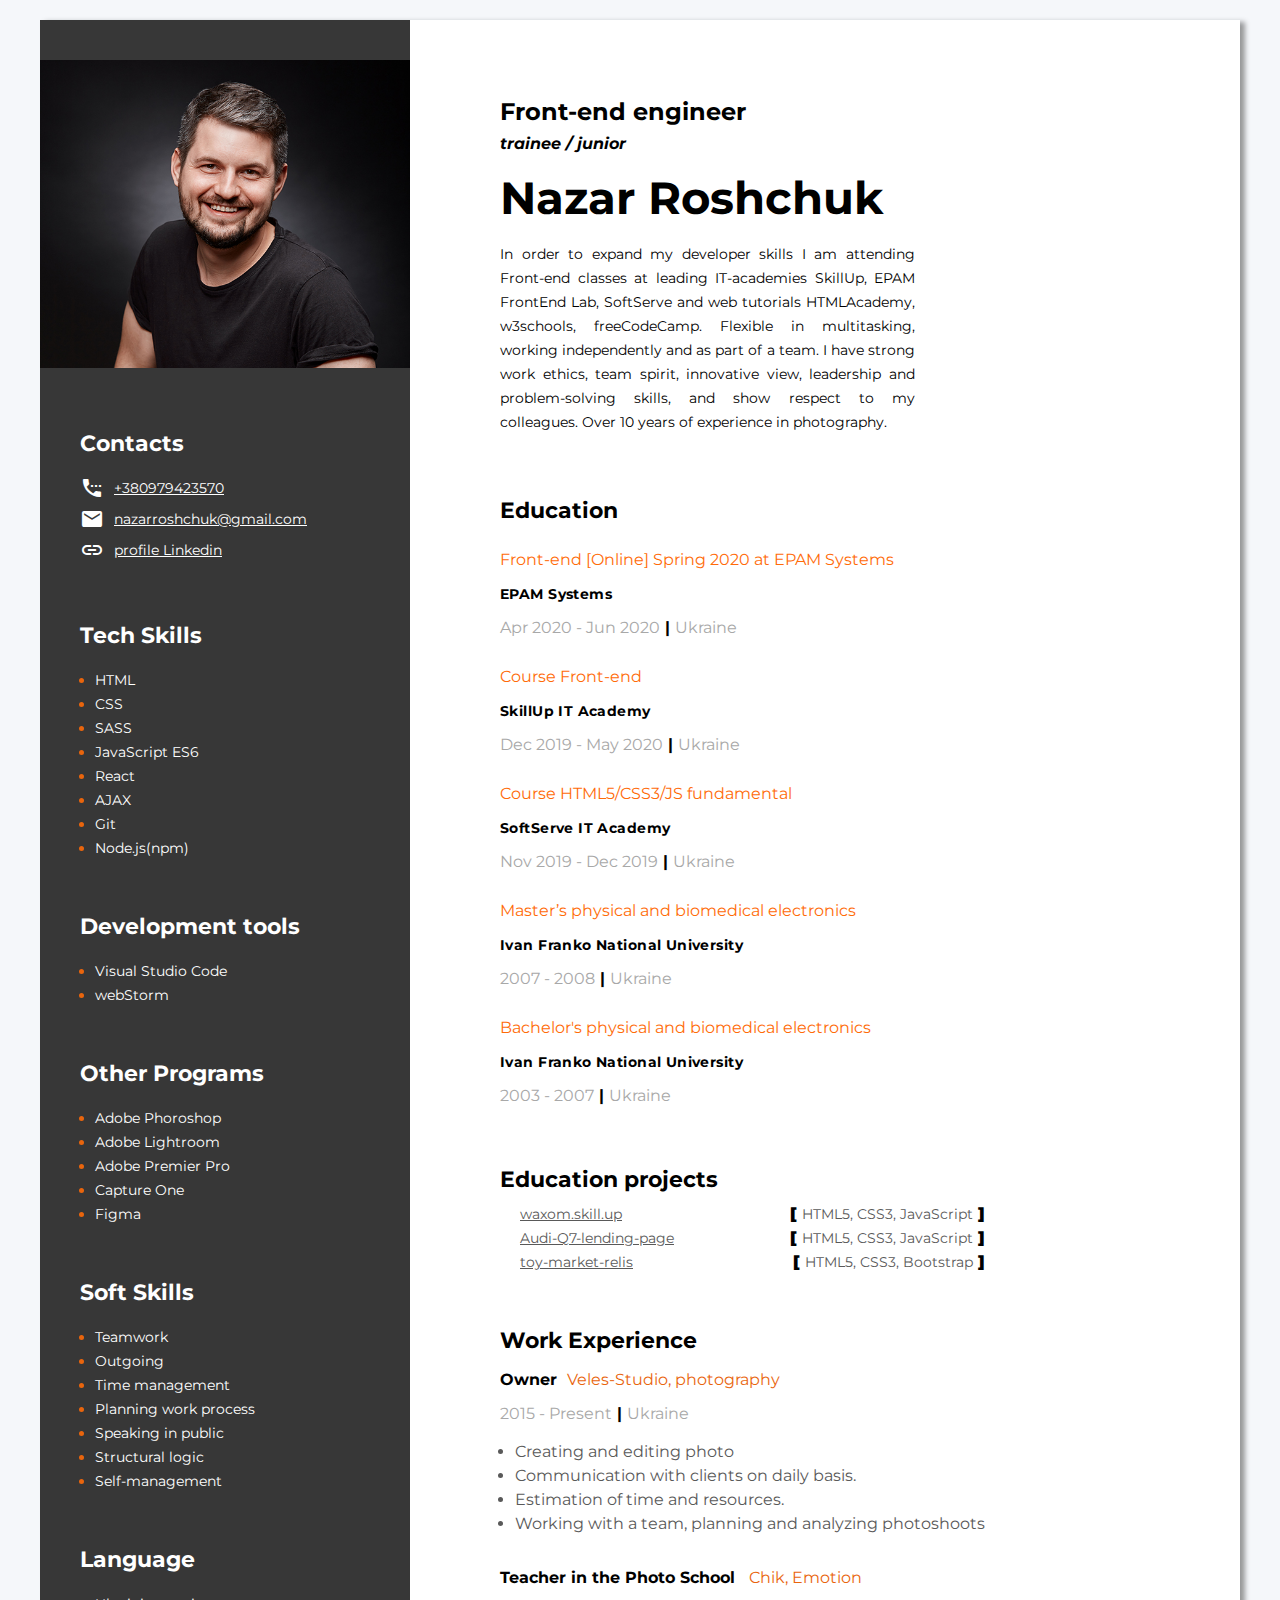
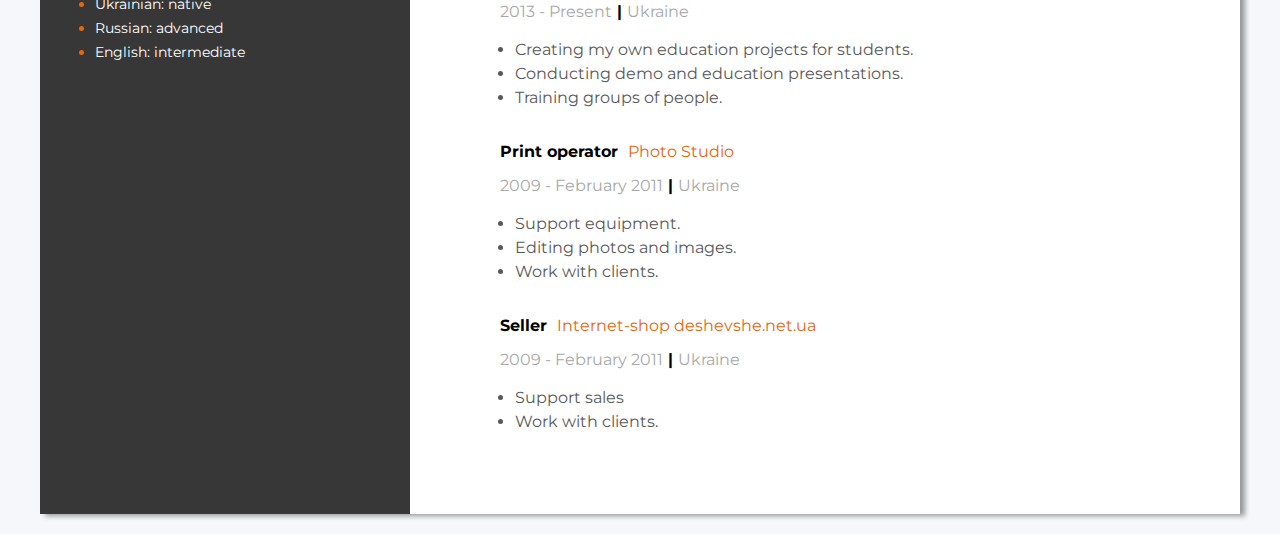
==== index.html @ 703d70f7 "fix work exp" ====
<!DOCTYPE html>
<html lang="en">

<head>
    <meta charset="UTF-8">
    <meta name="viewport" content="width=device-width, initial-scale=1.0">
    <title>Nazar Roshchuk CV</title>
    <link
        href="https://fonts.googleapis.com/css2?family=Montserrat:ital,wght@0,100;0,200;0,300;0,400;0,500;0,600;0,700;0,800;0,900;1,100;1,200;1,300;1,400;1,500;1,600;1,700;1,800;1,900&display=swap"
        rel="stylesheet">
    <link rel="stylesheet" href="material-icons/material-icons.css">
    <link rel="stylesheet" href="style/style.css">

</head>

<body>
    <!-- main container-->
    <div class="wrapper">
        <aside class="asidebar">
            <img class="my-photo" src="img/my_avatar.jpg" alt="portrait photo">
            <!--contacts container-->
            <div class="contacts-container">
                <h3 class="contacts-title">Contacts</h3>
                <div>
                    <span class="contacts-link-name">
                        <span class="material-icons">settings_phone</span>
                    </span>
                    <a class="contact-link"
                        href="tel:+380979423570">+380979423570
                    </a>
                </div>
                <div>
                    <span class="contacts-link-name">
                        <span class="material-icons">markunread</span>
                    </span>
                    <a class="contact-link"
                        href="mailto:nazarroshchul@gmail.com">nazarroshchuk@gmail.com
                    </a>
                </div>
                <div>
                    <span class="contacts-link-name">
                        <span class="material-icons">insert_link</span>
                    </span>
                    <a class="contact-link"
                        href="https://www.linkedin.com/in/nazar-roshchuk-94701158/">profile Linkedin
                    </a>
                </div>
            </div>
            <!--Tech skills container-->
            <div class="tech-skills-container">
                <h3 class="tech-skills-title">Tech Skills</h3>
                <ul>
                    <li class="tech-skills-item">
                        <span>HTML</span>
                    </li>
                    <li class="tech-skills-item">
                        <span>CSS</span>
                    </li>
                    <li class="tech-skills-item">
                        <span>SASS</span>
                    </li>
                    <li class="tech-skills-item">
                        <span>JavaScript ES6</span>
                    </li>
                    <li class="tech-skills-item">
                        <span>React</span>
                    </li>
                    <li class="tech-skills-item">
                        <span>AJAX</span>
                    </li>
                    <li class="tech-skills-item">
                        <span>Git</span>
                    </li>
                    
                    <li class="tech-skills-item">
                        <span>Node.js(npm)</span>
                    </li>
                    <!-- <li class="tech-skills-item">
                        <span>Angular2+</span>
                    </li> -->
                </ul>
            </div>
            <div class="tech-skills-container">
                <h3 class="tech-skills-title">Development tools</h3>
                <li class="tech-skills-item">
                    <span>Visual Studio Code</span>
                </li>
                <li class="tech-skills-item">
                    <span>webStorm</span>
                </li>
            </div>
             <!--Other Programs-->
             <div class="soft-skills-container">
                <h3 class="soft-skills-title">Other Programs</h3>
                <ul>
                    <li class="soft-skills-item">
                        <span>Adobe Phoroshop</span>
                    </li>
                    <li class="soft-skills-item">
                        <span>Adobe Lightroom</span>
                    </li>
                    <li class="soft-skills-item">
                        <span>Adobe Premier Pro</span>
                    </li>
                    <li class="soft-skills-item">
                        <span>Capture One</span>
                    </li>
                    <li class="soft-skills-item">
                        <span>Figma</span>
                    </li>
                </ul>
            </div>
            <!--Soft Skills-->
            <div class="soft-skills-container">
                <h3 class="soft-skills-title">Soft Skills</h3>
                <ul>
                    <li class="soft-skills-item">
                        <span>Teamwork</span>
                    </li>
                    <li class="soft-skills-item">
                        <span>Outgoing</span>
                    </li>
                    <li class="soft-skills-item">
                        <span>Time management</span>
                    </li>
                    <li class="soft-skills-item">
                        <span>Planning work process</span>
                    </li>
                    <li class="soft-skills-item">
                        <span>Speaking in public</span>
                    </li>
                    <li class="soft-skills-item">
                        <span>Structural logic</span>
                    </li>
                    <li class="soft-skills-item">
                        <span>Self-management</span>
                    </li>
                </ul>
            </div>
            <!--Language-->
            <div class="soft-skills-container">
                <h3 class="soft-skills-title">Language</h3>
                <ul>
                    <li class="soft-skills-item">
                        <span>Ukrainian: native</span>
                    </li>
                    <li class="soft-skills-item">
                        <span>Russian: advanced</span>
                    </li>
                    <li class="soft-skills-item">
                        <span>English: intermediate</span>
                    </li>
                </ul>
            </div>
        </aside>
        <!-- about me-->
        <div class="about-me-container">
            <!-- abouyt me main info-->
            <div class="about-me-title">
                <h2 class="profession">Front-end engineer</h2>
                <h4>trainee / junior</h4>
                <h1 class="name">Nazar Roshchuk</h1>
                <p class="description">In order to expand my  developer skills I am attending Front-end classes at leading IT-academies SkillUp, 
                    EPAM FrontEnd Lab, SoftServe and web tutorials HTMLAcademy, w3schools, freeCodeCamp. Flexible in multitasking, 
                    working independently and as part of a team. I have strong work ethics, team spirit, innovative view, 
                    leadership and problem-solving skills, and show respect to my colleagues. Over 10 years of experience in photography.</p>
            </div>
               <!--Education-->
            <div class="education">
                <h3 class="education-title">Education</h3>
                <div class="education-container">
                    <h4 class="education-university ">Front-end [Online] Spring 2020 at EPAM Systems</h4>
                    <p>EPAM Systems</p>
                    <span class="profession-time">Apr 2020 - Jun 2020<span>|</span>Ukraine</span>
                </div>  
                <div class="education-container">
                    <h4 class="education-university ">Course  Front-end</h4>
                    <p>SkillUp IT Academy</p>
                    <span class="profession-time">Dec 2019 - May 2020<span>|</span>Ukraine</span>
                </div>   
                <div class="education-container">
                    <h4 class="education-university ">Course HTML5/CSS3/JS fundamental</h4>
                    <p>SoftServe IT Academy</p>
                    <span class="profession-time">Nov 2019 - Dec 2019<span>|</span>Ukraine</span>
                </div>     
                <div class="education-container">
                    <h4 class="education-university ">Master’s physical and biomedical electronics</h4>
                    <p>Ivan Franko National University</p>
                    <span class="profession-time">2007 - 2008<span>|</span>Ukraine</span>
                </div>
                <div class="education-container">
                    <h4 class="education-university ">Bachelor's physical and biomedical electronics</h4>
                    <p>Ivan Franko National University </p>
                    <span class="profession-time">2003 - 2007<span>|</span>Ukraine</span>
                </div>
            </div>
            <!-- progect-->
            <div class="progects-cotntainer">
                <h3 class="progects-title">Education projects</h3>
                <ol class="progect-list">
                    <li><a href="https://nazarroshchuk.github.io/waxom.skill.up/">waxom.skill.up</a>
                        <span class="tach-right">
                            <b>[</b>
                            <span class="technologi">HTML5, CSS3, JavaScript</span>
                            <b>]</b>
                        </span>
                    </li>
                    <li><a href="https://nazarroshchuk.github.io/Audi-Q7-lending-page/">Audi-Q7-lending-page</a>
                        <span class="tach-right">
                            <b>[</b>
                            <span class="technologi">HTML5, CSS3, JavaScript</span>
                            <b>]</b>
                        </span>
                    </li>
                    <li><a href="https://nazarroshchuk.github.io/toy-market-relis/">toy-market-relis</a>
                        <span class="tach-right">
                            <b>[</b>
                            <span class="technologi">HTML5, CSS3, Bootstrap</span>
                            <b>]</b>
                        </span>
                    </li>
                </ol>
            </div>
            <!--work experiens-->
            <div class="work-container">
                <h3 class="work-title">Work Experience</h3>
                <!--company-->
                <div class="proffession-container">
                    <h4 class="profession-title">Owner<span class="professional-company">Veles-Studio, photography</span>
                    </h4>
                    <span class="profession-time">2015 - Present<span>|</span>Ukraine</span>
                    <ul class="professional-duties">
                        <li class="professional-items">Creating and editing photo</li>
                        <li class="professional-items">Communication with clients on daily basis.</li>
                        <li class="professional-items">Estimation of time and resources.</li>
                        <li class="professional-items">Working with a team, planning and analyzing photoshoots</li>
                    </ul>
                </div>
                <!--company2-->
                <div>
                    <h4 class="profession-title">Teacher in the Photo School<span class="professional-company"> Chik, Emotion</span>
                    </h4>
                    <span class="profession-time">2013 - Present<span>|</span>Ukraine</span>
                    <ul class="professional-duties">
                        <li class="professional-items">Creating my own education projects for students.</li>
                        <li class="professional-items">Conducting demo and education presentations.</li>
                        <li class="professional-items">Training groups of people.</li>
                    </ul>
                </div>
                <!--company3-->
                <div>
                    <h4 class="profession-title">Print operator<span class="professional-company">Photo Studio</span>
                    </h4>
                    <span class="profession-time">2009 - February 2011<span>|</span>Ukraine</span>
                    <ul class="professional-duties">
                        <li class="professional-items">Support equipment.</li>
                        <li class="professional-items">Editing photos and images.</li>
                        <li class="professional-items">Work with clients.</li>
                    </ul>
                </div>
            </div>
            <div>
                <h4 class="profession-title">Seller<span class="professional-company">Internet-shop deshevshe.net.ua</span>
                </h4>
                <span class="profession-time">2009 - February 2011<span>|</span>Ukraine</span>
                <ul class="professional-duties">
                    <li class="professional-items">Support sales</li>
                    <li class="professional-items">Work with clients.</li>
                </ul>
            </div>
        </div>
    </div>
</body>

</html>
---- material-icons/material-icons.css ----
@font-face {
  font-family: 'Material Icons';
  font-style: normal;
  font-weight: 400;
  src: url(MaterialIcons-Regular.eot); /* For IE6-8 */
  src: local('Material Icons'),
       local('MaterialIcons-Regular'),
       url(MaterialIcons-Regular.woff2) format('woff2'),
       url(MaterialIcons-Regular.woff) format('woff'),
       url(MaterialIcons-Regular.ttf) format('truetype');
}

.material-icons {
  font-family: 'Material Icons';
  font-weight: normal;
  font-style: normal;
  font-size: 24px;  /* Preferred icon size */
  display: inline-block;
  line-height: 1;
  text-transform: none;
  letter-spacing: normal;
  word-wrap: normal;
  white-space: nowrap;
  direction: ltr;

  /* Support for all WebKit browsers. */
  -webkit-font-smoothing: antialiased;
  /* Support for Safari and Chrome. */
  text-rendering: optimizeLegibility;

  /* Support for Firefox. */
  -moz-osx-font-smoothing: grayscale;

  /* Support for IE. */
  font-feature-settings: 'liga';
}
---- style/style.css ----
* {
    padding: 0;
    margin: 0;
    box-sizing: border-box;
}
body {
    background-color: #f5f7fa;
    padding: 20px;
    margin: 0;
    font-family: 'Montserrat', sans-serif;
}
.wrapper {
    max-width: 1200px;
    margin: 0 auto;
    background-color: #fff;
    box-shadow: 5px 2px 5px  #979899;
    display: flex;
    /* flex-wrap: wrap; */
}
.asidebar {
    background-color: #373737;
    width: 370px;
}
.contacts-container {
    margin: 60px 40px 0 40px;
    color: #fff;
}
.contacts-container div {
    display: flex;
    justify-content: start;
    align-content: center;
}
.contacts-title {
    font-size: 22px;
    font-weight: 700;
    line-height: 24px;
    margin-bottom: 20px;
}
.contacts-link-name {
    font-weight: 700;
    font-size: 14px;
    line-height: 24px;
    margin-right: 10px;
}
.contact-link {
    font-size: 14px;
    font-weight: 400;
    line-height: 24px;
    color: #fff;
    transition: all .5s;
}
.contact-link:hover {
    font-size: 14.5px;
    font-weight: 500;
    line-height: 24px;
    color: #fff;
}
.tech-skills-container,
.soft-skills-container {
    margin: 55px 40px 0 40px;
    color: #fff;
}
.tech-skills-title,
.soft-skills-title {
    font-size: 22px;
    font-weight: 700;
    line-height: 24px;
    margin-bottom: 20px;
}
.tech-skills-item,
.soft-skills-item  {
    margin-left: 15px;
    color: #e9650d;
    font-size: 14px;
    font-weight: 400;
    line-height: 24px;
}
.tech-skills-container .tech-skills-item  span,
.soft-skills-container .soft-skills-item  span {
    color: #fff;
}
.tech-devskills-container {
    font-size: 16px;
}




.my-photo {
    width: 370px;
    margin-top: 40px;
}
.about-me-container {
    padding: 80px 20px 50px 90px;
}
.about-me-title h2 {
    font-size: 24px;
}
.about-me-title h4 {
    font-style: italic;
}
.profession {
    font-size: 14px;
    font-weight: 700;
    line-height: 24px;
    margin-bottom: 10px;
}
.professional-company {
    margin-left: 10px;
}
.name {
    font-size: 45px;
    font-weight: 700;
    line-height: 89px;
}
.description {
    font-size: 14px;
    font-weight: 400;
    line-height: 24px;
    text-align: justify;
}
.about-me-title {
    margin-bottom: 65px;
    max-width: 415px;
}
.progects-title {
    margin-top: 60px;
}
.progects-title,
.work-title {
    font-size: 22px;
    font-weight: 700;
    line-height: 24px;
    margin-bottom: 10px;
}
.progect-list {
    list-style-type: decimal;
}
.progects-cotntainer {
    margin-bottom: 55px;
}
.progects-cotntainer li {
    display: flex;
    flex-wrap: wrap;
    justify-content: space-between;
    font-weight: 700;
    margin-left: 20px;
}
.tach-right,
.progects-cotntainer a {
    display: inline-block;
}
.tach-right {
    margin-left: auto;

}
.progects-cotntainer a {
    margin-right: 15px;
    color: #595959;
    font-size: 14px;
    font-weight: 400;
    line-height: 24px;
    transition: all .5s;
}
.progects-cotntainer a:hover {
    color: #e9650d;
}
.technologi {
    color: #595959;
    font-size: 14px;
    font-weight: 400;
    line-height: 24px;
}
/* .dots {
    color: #bebebe;
    font-weight: 100;
} */
.profession-title {
    font-size: 16px;
    font-weight: 700;
    line-height: 24px;
    margin-top: 15px;
    margin-bottom: 10px;
}
.professional-company {
    color: #e9650d;
    font-weight: 400;
}
.profession-time {
    color: #a8a8a8;
    font-size: 12;
    font-weight: 400;
    line-height: 24px;
}
.profession-time span{
    font-weight: 700;
    margin: 0 5px 0 5px;
    color: #000;
}
.professional-duties {
    margin-top: 14px;
    margin-bottom: 30px;
}
.professional-duties li {
    color: #595959;
    font-size: 14;
    font-weight: 400;
    line-height: 24px;
}
.professional-items {
    margin-left: 15px;
}
.education-container {
    margin: 25px 0 20px 0;
}
.education-title {
    margin-top: 50px;
    font-weight: 700;
    font-size: 22px;
    line-height: 24px;
    text-align: left;
    color: #000;
}
.education-university {
    font-weight: 400;
    font-size: 16px;
    line-height: 24px;
    color: #ff6b08;
    padding-bottom: 10px;
}
.education p {
    font-weight: 700;
    font-size: 14px;
    letter-spacing: 0.03em;
    line-height: 24px;
    color: #000;
    padding-bottom: 10px;
}

@media print {
    .asidebar {
        width: 300px;
    }
    .asidebar img {
        width: 300px;
    }
    .about-me-container {
        padding: 110px 20px 50px 30px;
    }
    .tech-skills-container, .soft-skills-container {
        margin: 45px 40px 0 40px;
        color: #fff;
    }
    .tech-skills-title, .soft-skills-title {
        margin-bottom: 15px;
    }
    .education {
        padding-top: 50px;
    }
    .work-title {
        margin-top: 100px;
    }
}
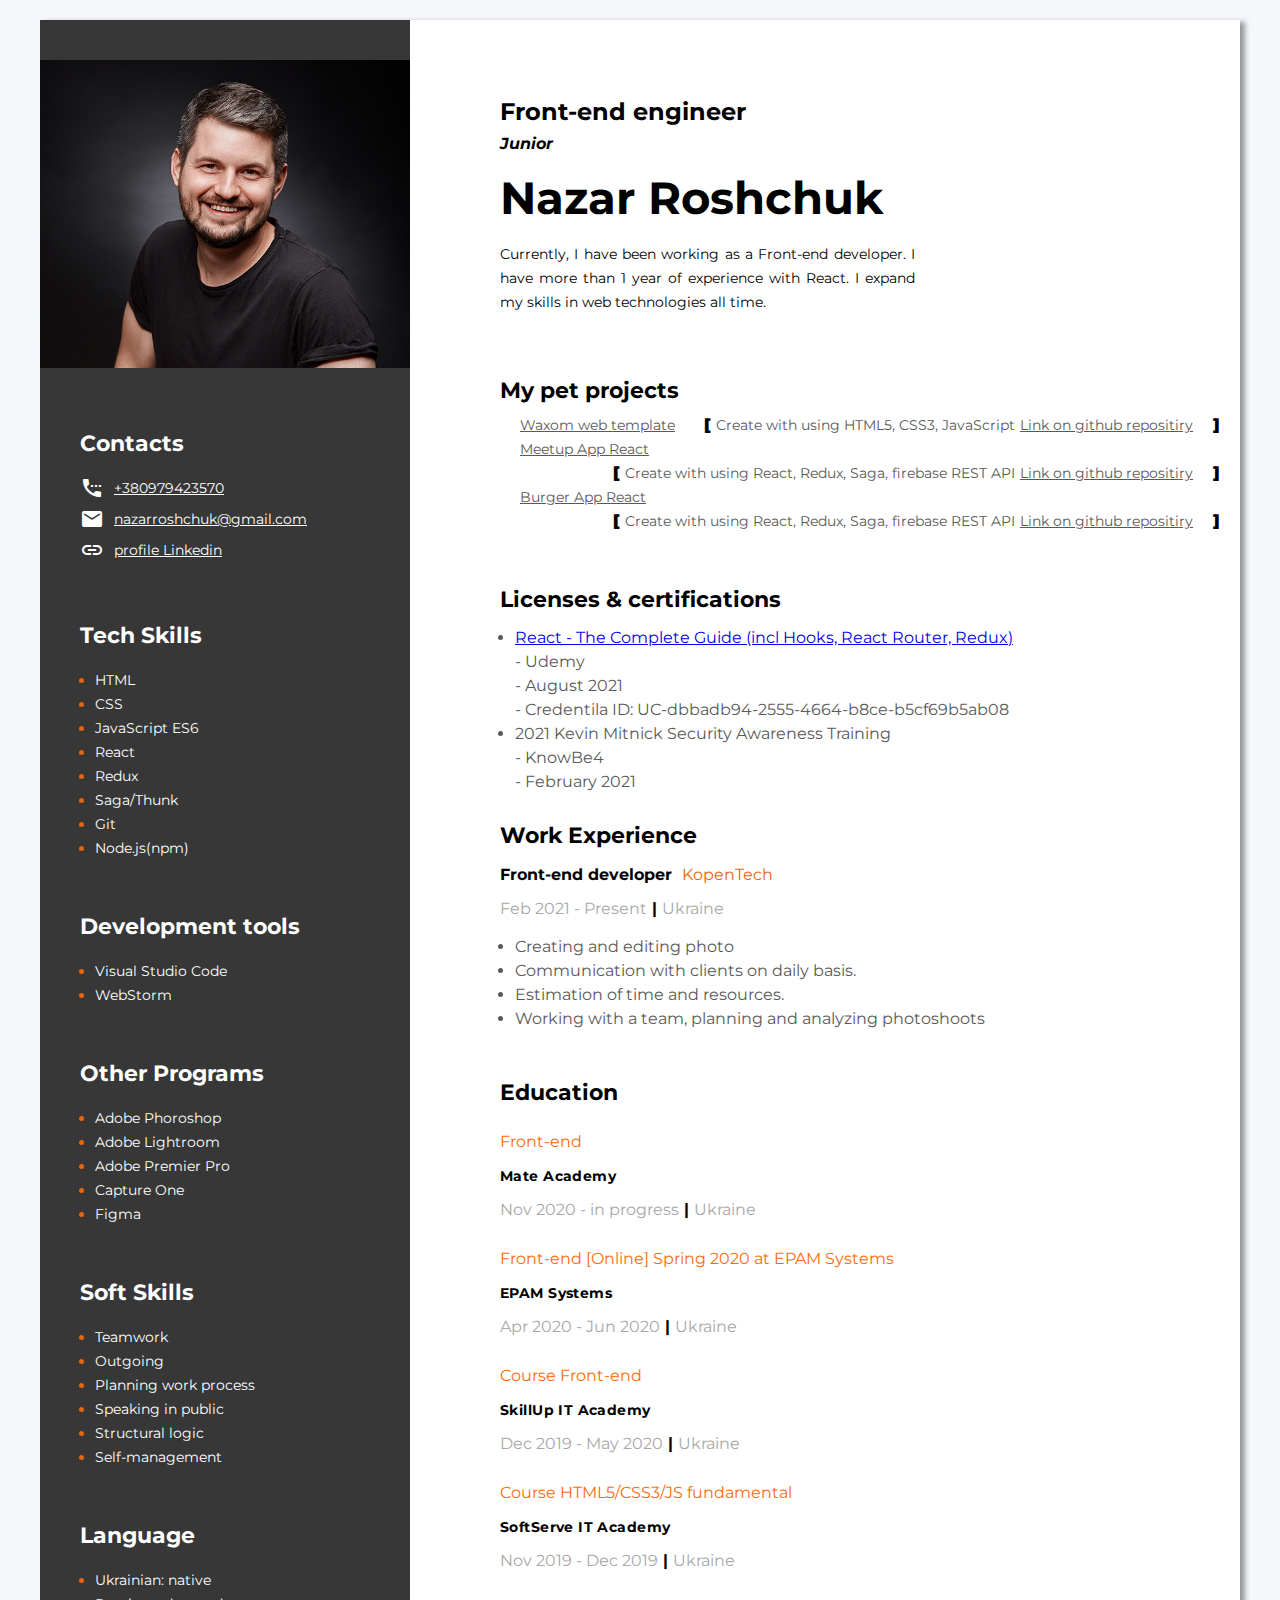
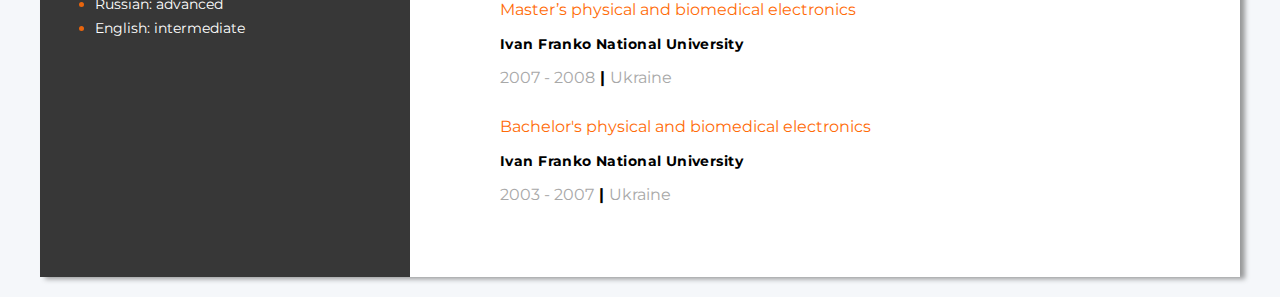
==== commit af8839ee: "add work expiriens and pet projects" ====
--- a/index.html
+++ b/index.html
@@ -2,274 +2,303 @@
 <html lang="en">
 
 <head>
-    <meta charset="UTF-8">
-    <meta name="viewport" content="width=device-width, initial-scale=1.0">
-    <title>Nazar Roshchuk CV</title>
-    <link
-        href="https://fonts.googleapis.com/css2?family=Montserrat:ital,wght@0,100;0,200;0,300;0,400;0,500;0,600;0,700;0,800;0,900;1,100;1,200;1,300;1,400;1,500;1,600;1,700;1,800;1,900&display=swap"
-        rel="stylesheet">
-    <link rel="stylesheet" href="material-icons/material-icons.css">
-    <link rel="stylesheet" href="style/style.css">
+  <meta charset="UTF-8">
+  <meta name="viewport" content="width=device-width, initial-scale=1.0">
+  <title>Nazar_Roshchuk_CV_Front-end_developer</title>
+  <link
+    href="https://fonts.googleapis.com/css2?family=Montserrat:ital,wght@0,100;0,200;0,300;0,400;0,500;0,600;0,700;0,800;0,900;1,100;1,200;1,300;1,400;1,500;1,600;1,700;1,800;1,900&display=swap"
+    rel="stylesheet">
+  <link rel="stylesheet" href="material-icons/material-icons.css">
+  <link rel="stylesheet" href="style/style.css">
 
 </head>
 
 <body>
-    <!-- main container-->
-    <div class="wrapper">
-        <aside class="asidebar">
-            <img class="my-photo" src="img/my_avatar.jpg" alt="portrait photo">
-            <!--contacts container-->
-            <div class="contacts-container">
-                <h3 class="contacts-title">Contacts</h3>
-                <div>
-                    <span class="contacts-link-name">
-                        <span class="material-icons">settings_phone</span>
-                    </span>
-                    <a class="contact-link"
-                        href="tel:+380979423570">+380979423570
-                    </a>
-                </div>
-                <div>
-                    <span class="contacts-link-name">
-                        <span class="material-icons">markunread</span>
-                    </span>
-                    <a class="contact-link"
-                        href="mailto:nazarroshchul@gmail.com">nazarroshchuk@gmail.com
-                    </a>
-                </div>
-                <div>
-                    <span class="contacts-link-name">
-                        <span class="material-icons">insert_link</span>
-                    </span>
-                    <a class="contact-link"
-                        href="https://www.linkedin.com/in/nazar-roshchuk-94701158/">profile Linkedin
-                    </a>
-                </div>
-            </div>
-            <!--Tech skills container-->
-            <div class="tech-skills-container">
-                <h3 class="tech-skills-title">Tech Skills</h3>
-                <ul>
-                    <li class="tech-skills-item">
-                        <span>HTML</span>
-                    </li>
-                    <li class="tech-skills-item">
-                        <span>CSS</span>
-                    </li>
-                    <li class="tech-skills-item">
-                        <span>SASS</span>
-                    </li>
-                    <li class="tech-skills-item">
-                        <span>JavaScript ES6</span>
-                    </li>
-                    <li class="tech-skills-item">
-                        <span>React</span>
-                    </li>
-                    <li class="tech-skills-item">
-                        <span>AJAX</span>
-                    </li>
-                    <li class="tech-skills-item">
-                        <span>Git</span>
-                    </li>
-                    
-                    <li class="tech-skills-item">
-                        <span>Node.js(npm)</span>
-                    </li>
-                    <!-- <li class="tech-skills-item">
-                        <span>Angular2+</span>
-                    </li> -->
-                </ul>
-            </div>
-            <div class="tech-skills-container">
-                <h3 class="tech-skills-title">Development tools</h3>
-                <li class="tech-skills-item">
-                    <span>Visual Studio Code</span>
-                </li>
-                <li class="tech-skills-item">
-                    <span>webStorm</span>
-                </li>
-            </div>
-             <!--Other Programs-->
-             <div class="soft-skills-container">
-                <h3 class="soft-skills-title">Other Programs</h3>
-                <ul>
-                    <li class="soft-skills-item">
-                        <span>Adobe Phoroshop</span>
-                    </li>
-                    <li class="soft-skills-item">
-                        <span>Adobe Lightroom</span>
-                    </li>
-                    <li class="soft-skills-item">
-                        <span>Adobe Premier Pro</span>
-                    </li>
-                    <li class="soft-skills-item">
-                        <span>Capture One</span>
-                    </li>
-                    <li class="soft-skills-item">
-                        <span>Figma</span>
-                    </li>
-                </ul>
-            </div>
-            <!--Soft Skills-->
-            <div class="soft-skills-container">
-                <h3 class="soft-skills-title">Soft Skills</h3>
-                <ul>
-                    <li class="soft-skills-item">
-                        <span>Teamwork</span>
-                    </li>
-                    <li class="soft-skills-item">
-                        <span>Outgoing</span>
-                    </li>
-                    <li class="soft-skills-item">
-                        <span>Time management</span>
-                    </li>
-                    <li class="soft-skills-item">
-                        <span>Planning work process</span>
-                    </li>
-                    <li class="soft-skills-item">
-                        <span>Speaking in public</span>
-                    </li>
-                    <li class="soft-skills-item">
-                        <span>Structural logic</span>
-                    </li>
-                    <li class="soft-skills-item">
-                        <span>Self-management</span>
-                    </li>
-                </ul>
-            </div>
-            <!--Language-->
-            <div class="soft-skills-container">
-                <h3 class="soft-skills-title">Language</h3>
-                <ul>
-                    <li class="soft-skills-item">
-                        <span>Ukrainian: native</span>
-                    </li>
-                    <li class="soft-skills-item">
-                        <span>Russian: advanced</span>
-                    </li>
-                    <li class="soft-skills-item">
-                        <span>English: intermediate</span>
-                    </li>
-                </ul>
-            </div>
-        </aside>
-        <!-- about me-->
-        <div class="about-me-container">
-            <!-- abouyt me main info-->
-            <div class="about-me-title">
-                <h2 class="profession">Front-end engineer</h2>
-                <h4>trainee / junior</h4>
-                <h1 class="name">Nazar Roshchuk</h1>
-                <p class="description">In order to expand my  developer skills I am attending Front-end classes at leading IT-academies SkillUp, 
-                    EPAM FrontEnd Lab, SoftServe and web tutorials HTMLAcademy, w3schools, freeCodeCamp. Flexible in multitasking, 
-                    working independently and as part of a team. I have strong work ethics, team spirit, innovative view, 
-                    leadership and problem-solving skills, and show respect to my colleagues. Over 10 years of experience in photography.</p>
-            </div>
-               <!--Education-->
-            <div class="education">
-                <h3 class="education-title">Education</h3>
-                <div class="education-container">
-                    <h4 class="education-university ">Front-end [Online] Spring 2020 at EPAM Systems</h4>
-                    <p>EPAM Systems</p>
-                    <span class="profession-time">Apr 2020 - Jun 2020<span>|</span>Ukraine</span>
-                </div>  
-                <div class="education-container">
-                    <h4 class="education-university ">Course  Front-end</h4>
-                    <p>SkillUp IT Academy</p>
-                    <span class="profession-time">Dec 2019 - May 2020<span>|</span>Ukraine</span>
-                </div>   
-                <div class="education-container">
-                    <h4 class="education-university ">Course HTML5/CSS3/JS fundamental</h4>
-                    <p>SoftServe IT Academy</p>
-                    <span class="profession-time">Nov 2019 - Dec 2019<span>|</span>Ukraine</span>
-                </div>     
-                <div class="education-container">
-                    <h4 class="education-university ">Master’s physical and biomedical electronics</h4>
-                    <p>Ivan Franko National University</p>
-                    <span class="profession-time">2007 - 2008<span>|</span>Ukraine</span>
-                </div>
-                <div class="education-container">
-                    <h4 class="education-university ">Bachelor's physical and biomedical electronics</h4>
-                    <p>Ivan Franko National University </p>
-                    <span class="profession-time">2003 - 2007<span>|</span>Ukraine</span>
-                </div>
-            </div>
-            <!-- progect-->
-            <div class="progects-cotntainer">
-                <h3 class="progects-title">Education projects</h3>
-                <ol class="progect-list">
-                    <li><a href="https://nazarroshchuk.github.io/waxom.skill.up/">waxom.skill.up</a>
-                        <span class="tach-right">
-                            <b>[</b>
-                            <span class="technologi">HTML5, CSS3, JavaScript</span>
-                            <b>]</b>
-                        </span>
-                    </li>
-                    <li><a href="https://nazarroshchuk.github.io/Audi-Q7-lending-page/">Audi-Q7-lending-page</a>
-                        <span class="tach-right">
-                            <b>[</b>
-                            <span class="technologi">HTML5, CSS3, JavaScript</span>
-                            <b>]</b>
-                        </span>
-                    </li>
-                    <li><a href="https://nazarroshchuk.github.io/toy-market-relis/">toy-market-relis</a>
-                        <span class="tach-right">
-                            <b>[</b>
-                            <span class="technologi">HTML5, CSS3, Bootstrap</span>
-                            <b>]</b>
-                        </span>
-                    </li>
-                </ol>
-            </div>
-            <!--work experiens-->
-            <div class="work-container">
-                <h3 class="work-title">Work Experience</h3>
-                <!--company-->
-                <div class="proffession-container">
-                    <h4 class="profession-title">Owner<span class="professional-company">Veles-Studio, photography</span>
-                    </h4>
-                    <span class="profession-time">2015 - Present<span>|</span>Ukraine</span>
-                    <ul class="professional-duties">
-                        <li class="professional-items">Creating and editing photo</li>
-                        <li class="professional-items">Communication with clients on daily basis.</li>
-                        <li class="professional-items">Estimation of time and resources.</li>
-                        <li class="professional-items">Working with a team, planning and analyzing photoshoots</li>
-                    </ul>
-                </div>
-                <!--company2-->
-                <div>
-                    <h4 class="profession-title">Teacher in the Photo School<span class="professional-company"> Chik, Emotion</span>
-                    </h4>
-                    <span class="profession-time">2013 - Present<span>|</span>Ukraine</span>
-                    <ul class="professional-duties">
-                        <li class="professional-items">Creating my own education projects for students.</li>
-                        <li class="professional-items">Conducting demo and education presentations.</li>
-                        <li class="professional-items">Training groups of people.</li>
-                    </ul>
-                </div>
-                <!--company3-->
-                <div>
-                    <h4 class="profession-title">Print operator<span class="professional-company">Photo Studio</span>
-                    </h4>
-                    <span class="profession-time">2009 - February 2011<span>|</span>Ukraine</span>
-                    <ul class="professional-duties">
-                        <li class="professional-items">Support equipment.</li>
-                        <li class="professional-items">Editing photos and images.</li>
-                        <li class="professional-items">Work with clients.</li>
-                    </ul>
-                </div>
-            </div>
-            <div>
-                <h4 class="profession-title">Seller<span class="professional-company">Internet-shop deshevshe.net.ua</span>
-                </h4>
-                <span class="profession-time">2009 - February 2011<span>|</span>Ukraine</span>
-                <ul class="professional-duties">
-                    <li class="professional-items">Support sales</li>
-                    <li class="professional-items">Work with clients.</li>
-                </ul>
-            </div>
-        </div>
+  <!-- main container-->
+  <div class="wrapper">
+    <aside class="asidebar">
+      <img class="my-photo" src="img/my_avatar.jpg" alt="portrait photo">
+      <!--contacts container-->
+      <div class="contacts-container">
+        <h3 class="contacts-title">Contacts</h3>
+        <div>
+          <span class="contacts-link-name">
+            <span class="material-icons">settings_phone</span>
+          </span>
+          <a class="contact-link" href="tel:+380979423570">+380979423570
+          </a>
+        </div>
+        <div>
+          <span class="contacts-link-name">
+            <span class="material-icons">markunread</span>
+          </span>
+          <a class="contact-link" href="mailto:nazarroshchul@gmail.com">nazarroshchuk@gmail.com
+          </a>
+        </div>
+        <div>
+          <span class="contacts-link-name">
+            <span class="material-icons">insert_link</span>
+          </span>
+          <a class="contact-link" href="https://www.linkedin.com/in/nazar-roshchuk-94701158/">profile Linkedin
+          </a>
+        </div>
+      </div>
+      <!--Tech skills container-->
+      <div class="tech-skills-container">
+        <h3 class="tech-skills-title">Tech Skills</h3>
+        <ul>
+          <li class="tech-skills-item">
+            <span>HTML</span>
+          </li>
+          <li class="tech-skills-item">
+            <span>CSS</span>
+          </li>
+          <li class="tech-skills-item">
+            <span>JavaScript ES6</span>
+          </li>
+          <li class="tech-skills-item">
+            <span>React</span>
+          </li>
+          <li class="tech-skills-item">
+            <span>Redux</span>
+          </li>
+          <li class="tech-skills-item">
+            <span>Saga/Thunk</span>
+          </li>
+          <li class="tech-skills-item">
+            <span>Git</span>
+          </li>
+
+          <li class="tech-skills-item">
+            <span>Node.js(npm)</span>
+          </li>
+        </ul>
+      </div>
+      <div class="tech-skills-container">
+        <h3 class="tech-skills-title">Development tools</h3>
+        <li class="tech-skills-item">
+          <span>Visual Studio Code</span>
+        </li>
+        <li class="tech-skills-item">
+          <span>WebStorm</span>
+        </li>
+      </div>
+      <!--Other Programs-->
+      <div class="soft-skills-container">
+        <h3 class="soft-skills-title">Other Programs</h3>
+        <ul>
+          <li class="soft-skills-item">
+            <span>Adobe Phoroshop</span>
+          </li>
+          <li class="soft-skills-item">
+            <span>Adobe Lightroom</span>
+          </li>
+          <li class="soft-skills-item">
+            <span>Adobe Premier Pro</span>
+          </li>
+          <li class="soft-skills-item">
+            <span>Capture One</span>
+          </li>
+          <li class="soft-skills-item">
+            <span>Figma</span>
+          </li>
+        </ul>
+      </div>
+      <!--Soft Skills-->
+      <div class="soft-skills-container">
+        <h3 class="soft-skills-title">Soft Skills</h3>
+        <ul>
+          <li class="soft-skills-item">
+            <span>Teamwork</span>
+          </li>
+          <li class="soft-skills-item">
+            <span>Outgoing</span>
+          </li>
+          <li class="soft-skills-item">
+            <span>Planning work process</span>
+          </li>
+          <li class="soft-skills-item">
+            <span>Speaking in public</span>
+          </li>
+          <li class="soft-skills-item">
+            <span>Structural logic</span>
+          </li>
+          <li class="soft-skills-item">
+            <span>Self-management</span>
+          </li>
+        </ul>
+      </div>
+      <!--Language-->
+      <div class="soft-skills-container">
+        <h3 class="soft-skills-title">Language</h3>
+        <ul>
+          <li class="soft-skills-item">
+            <span>Ukrainian: native</span>
+          </li>
+          <li class="soft-skills-item">
+            <span>Russian: advanced</span>
+          </li>
+          <li class="soft-skills-item">
+            <span>English: intermediate</span>
+          </li>
+        </ul>
+      </div>
+    </aside>
+    <!-- about me-->
+    <div class="about-me-container">
+      <!-- abouyt me main info-->
+      <div class="about-me-title">
+        <h2 class="profession">Front-end engineer</h2>
+        <h4>Junior</h4>
+        <h1 class="name">Nazar Roshchuk</h1>
+        <p class="description">Currently, I have been working as a Front-end developer.
+           I have more than 1 year of experience with React. 
+           I expand my skills in web technologies all time.
+        </p>
+      </div>
+      
+      <!-- progect-->
+      <div class="progects-cotntainer">
+        <h3 class="progects-title">My pet projects</h3>
+        <ol class="progect-list">
+          <li><a href="https://nazarroshchuk.github.io/waxom.skill.up/">Waxom web template</a>
+            <span class="tach-right">
+              <b>[</b>
+              <span class="technologi">Create with using HTML5, CSS3, JavaScript</span>
+              <span class="technologi"><a href="https://github.com/nazarroshchuk/waxom.skill.up">Link on github
+                  repositiry</a></span>
+              <b>]</b>
+            </span>
+          </li>
+          <li><a href="https://meetups-react-app-pet.vercel.app/">Meetup App React</a>
+            <span class="tach-right">
+              <b>[</b>
+              <span class="technologi">Create with using React, Redux, Saga, firebase REST API</span>
+              <span class="technologi"><a href="https://github.com/nazarroshchuk/meetups-react-app-pet">Link on github
+                  repositiry</a></span>
+              <b>]</b>
+            </span>
+          </li>
+          <li><a href="https://burger-app-v3-redux.vercel.app/burger-builder">Burger App React</a>
+            <span class="tach-right">
+              <b>[</b>
+              <span class="technologi">Create with using React, Redux, Saga, firebase REST API</span>
+              <span class="technologi"><a href="https://github.com/nazarroshchuk/burger-app-v3-redux">Link on github
+                  repositiry</a></span>
+              <b>]</b>
+            </span>
+          </li>
+        </ol>
+      </div>
+
+      <!-- sertificates -->
+      <div class="licenses-sertifacarions">
+        <h3 class="work-title">Licenses & certifications</h3>
+        <ul class="professional-duties">
+          <li class="professional-items">
+            <a href="https://www.udemy.com/certificate/UC-dbbadb94-2555-4664-b8ce-b5cf69b5ab08/">
+              React - The Complete Guide (incl Hooks, React Router, Redux)
+            </a>
+            <dl>
+              <dt>- Udemy</dt>
+              <dt>- August 2021</dt>
+              <dt>- Credentila ID: UC-dbbadb94-2555-4664-b8ce-b5cf69b5ab08</dt>
+            </dl>
+          </li>
+          <li class="professional-items">2021 Kevin Mitnick Security Awareness Training
+            <dl>
+              <dt>- KnowBe4</dt>
+              <dt>- February 2021</dt>
+            </dl>
+          </li>
+        </ul>
+      </div>
+      <!--work experiens-->
+      <div class="work-container">
+        <h3 class="work-title">Work Experience</h3>
+        <!--company-->
+        <div class="proffession-container">
+          <h4 class="profession-title">Front-end developer<span class="professional-company">KopenTech</span>
+          </h4>
+          <span class="profession-time">Feb 2021 - Present<span>|</span>Ukraine</span>
+          <ul class="professional-duties">
+            <li class="professional-items">Creating and editing photo</li>
+            <li class="professional-items">Communication with clients on daily basis.</li>
+            <li class="professional-items">Estimation of time and resources.</li>
+            <li class="professional-items">Working with a team, planning and analyzing photoshoots</li>
+          </ul>
+        </div>
+        <!-- company2
+        <div>
+          <h4 class="profession-title">Teacher in the Photo School<span class="professional-company"> Chik,
+              Emotion</span>
+          </h4>
+          <span class="profession-time">2013 - Present<span>|</span>Ukraine</span>
+          <ul class="professional-duties">
+            <li class="professional-items">Creating my own education projects for students.</li>
+            <li class="professional-items">Conducting demo and education presentations.</li>
+            <li class="professional-items">Training groups of people.</li>
+          </ul>
+        </div>
+        company3-->
+        <!-- <div>
+          <h4 class="profession-title">Print operator<span class="professional-company">Photo Studio</span>
+          </h4>
+          <span class="profession-time">2009 - February 2011<span>|</span>Ukraine</span>
+          <ul class="professional-duties">
+            <li class="professional-items">Support equipment.</li>
+            <li class="professional-items">Editing photos and images.</li>
+            <li class="professional-items">Work with clients.</li>
+          </ul>
+        </div>
+      </div>
+      company3 -->
+      <!-- <div>
+        <h4 class="profession-title">Seller<span class="professional-company">Internet-shop deshevshe.net.ua</span>
+        </h4>
+        <span class="profession-time">2009 - February 2011<span>|</span>Ukraine</span>
+        <ul class="professional-duties">
+          <li class="professional-items">Support sales</li>
+          <li class="professional-items">Work with clients.</li>
+        </ul>
+      </div> -->
     </div>
+
+    <!--Education-->
+    <div class="education">
+      <h3 class="education-title">Education</h3>
+      <div class="education-container">
+        <h4 class="education-university ">Front-end</h4>
+        <p>Mate Academy</p>
+        <span class="profession-time">Nov 2020 - in progress<span>|</span>Ukraine</span>
+      </div>
+      <div class="education-container">
+        <h4 class="education-university ">Front-end [Online] Spring 2020 at EPAM Systems</h4>
+        <p>EPAM Systems</p>
+        <span class="profession-time">Apr 2020 - Jun 2020<span>|</span>Ukraine</span>
+      </div>
+      <div class="education-container">
+        <h4 class="education-university ">Course Front-end</h4>
+        <p>SkillUp IT Academy</p>
+        <span class="profession-time">Dec 2019 - May 2020<span>|</span>Ukraine</span>
+      </div>
+      <div class="education-container">
+        <h4 class="education-university ">Course HTML5/CSS3/JS fundamental</h4>
+        <p>SoftServe IT Academy</p>
+        <span class="profession-time">Nov 2019 - Dec 2019<span>|</span>Ukraine</span>
+      </div>
+      <div class="education-container">
+        <h4 class="education-university ">Master’s physical and biomedical electronics</h4>
+        <p>Ivan Franko National University</p>
+        <span class="profession-time">2007 - 2008<span>|</span>Ukraine</span>
+      </div>
+      <div class="education-container">
+        <h4 class="education-university ">Bachelor's physical and biomedical electronics</h4>
+        <p>Ivan Franko National University </p>
+        <span class="profession-time">2003 - 2007<span>|</span>Ukraine</span>
+      </div>
+    </div>
+  </div>
 </body>
 
 </html>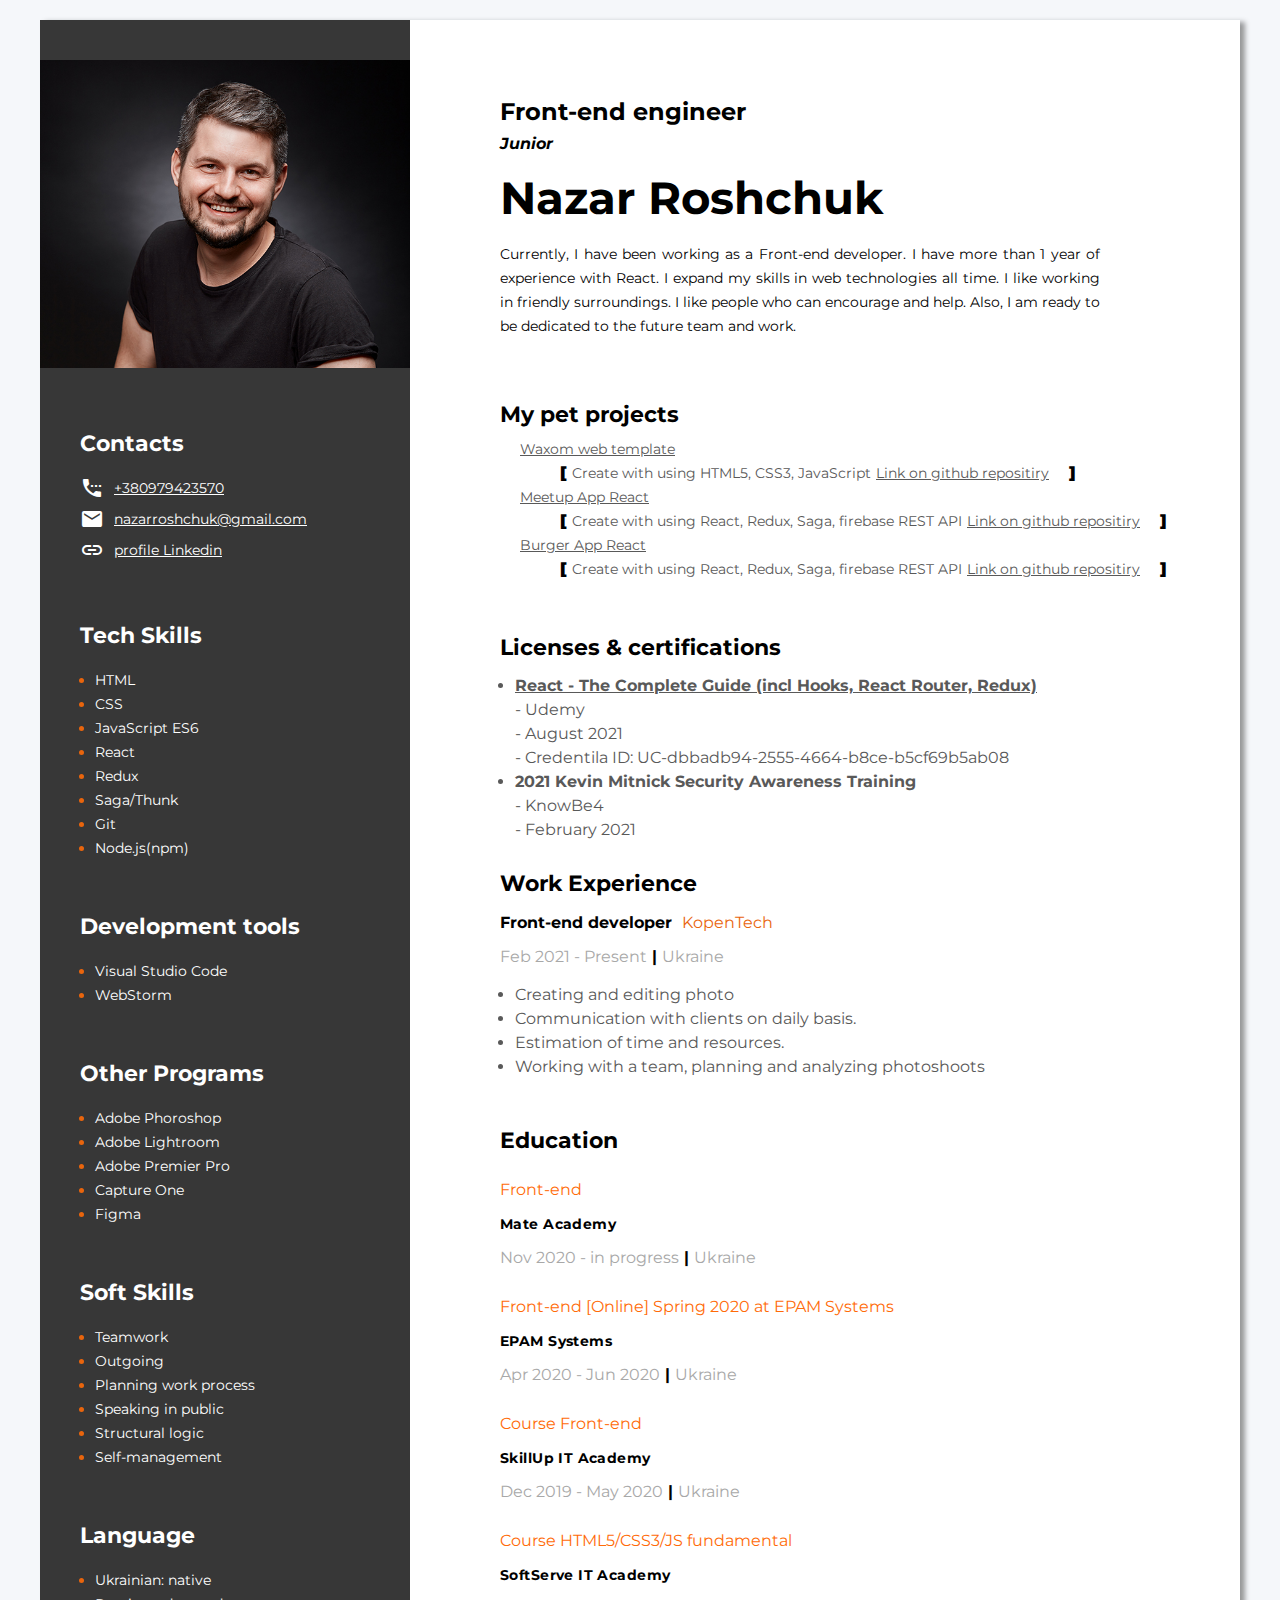
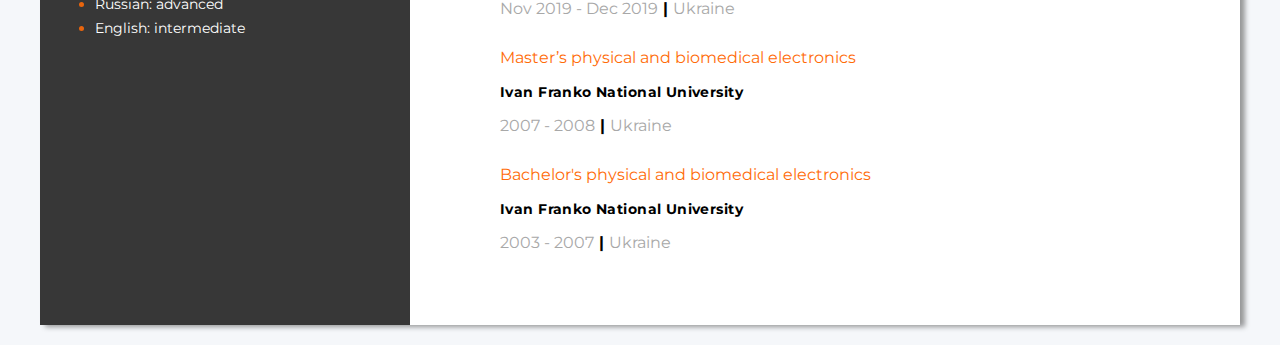
==== commit aee19db6: "temp" ====
--- a/index.html
+++ b/index.html
@@ -151,9 +151,13 @@
         <h2 class="profession">Front-end engineer</h2>
         <h4>Junior</h4>
         <h1 class="name">Nazar Roshchuk</h1>
-        <p class="description">Currently, I have been working as a Front-end developer.
-           I have more than 1 year of experience with React. 
-           I expand my skills in web technologies all time.
+        <p class="description">
+          Currently, I have been working as a Front-end developer.
+          I have more than 1 year of experience with React. 
+          I expand my skills in web technologies all time.
+          I like working in friendly surroundings. 
+          I like people who can encourage and help. 
+          Also, I am ready to be dedicated to the future team and work.
         </p>
       </div>
       
--- a/style/style.css
+++ b/style/style.css
@@ -122,7 +122,7 @@
 }
 .about-me-title {
     margin-bottom: 65px;
-    max-width: 415px;
+    max-width: 600px;
 }
 .progects-title {
     margin-top: 60px;
@@ -152,7 +152,7 @@
     display: inline-block;
 }
 .tach-right {
-    margin-left: auto;
+    margin-left: 40px;
 
 }
 .progects-cotntainer a {
@@ -238,7 +238,29 @@
     padding-bottom: 10px;
 }
 
+.licenses-sertifacarions ul li {
+  font-weight: bold;
+}
+
+.licenses-sertifacarions ul li dl {
+  font-weight: normal;
+}
+
+.licenses-sertifacarions ul li a {
+  font-weight: bold;
+  color: #595959;
+}
+
 @media print {
+    .contacts-container {
+      margin-top: 5px;
+    }
+    .tech-skills-container {
+      margin-top: 0;
+    }
+    .soft-skills-container {
+      margin-top: 0;
+    }
     .asidebar {
         width: 300px;
     }
@@ -246,7 +268,7 @@
         width: 300px;
     }
     .about-me-container {
-        padding: 110px 20px 50px 30px;
+        padding: 110px 20px 10px 30px;
     }
     .tech-skills-container, .soft-skills-container {
         margin: 45px 40px 0 40px;
@@ -255,9 +277,12 @@
     .tech-skills-title, .soft-skills-title {
         margin-bottom: 15px;
     }
+    .education-title {
+        padding-top: 0px;
+    }
     .education {
-        padding-top: 50px;
-    }
+      padding-top: 0px;
+  }
     .work-title {
         margin-top: 100px;
     }
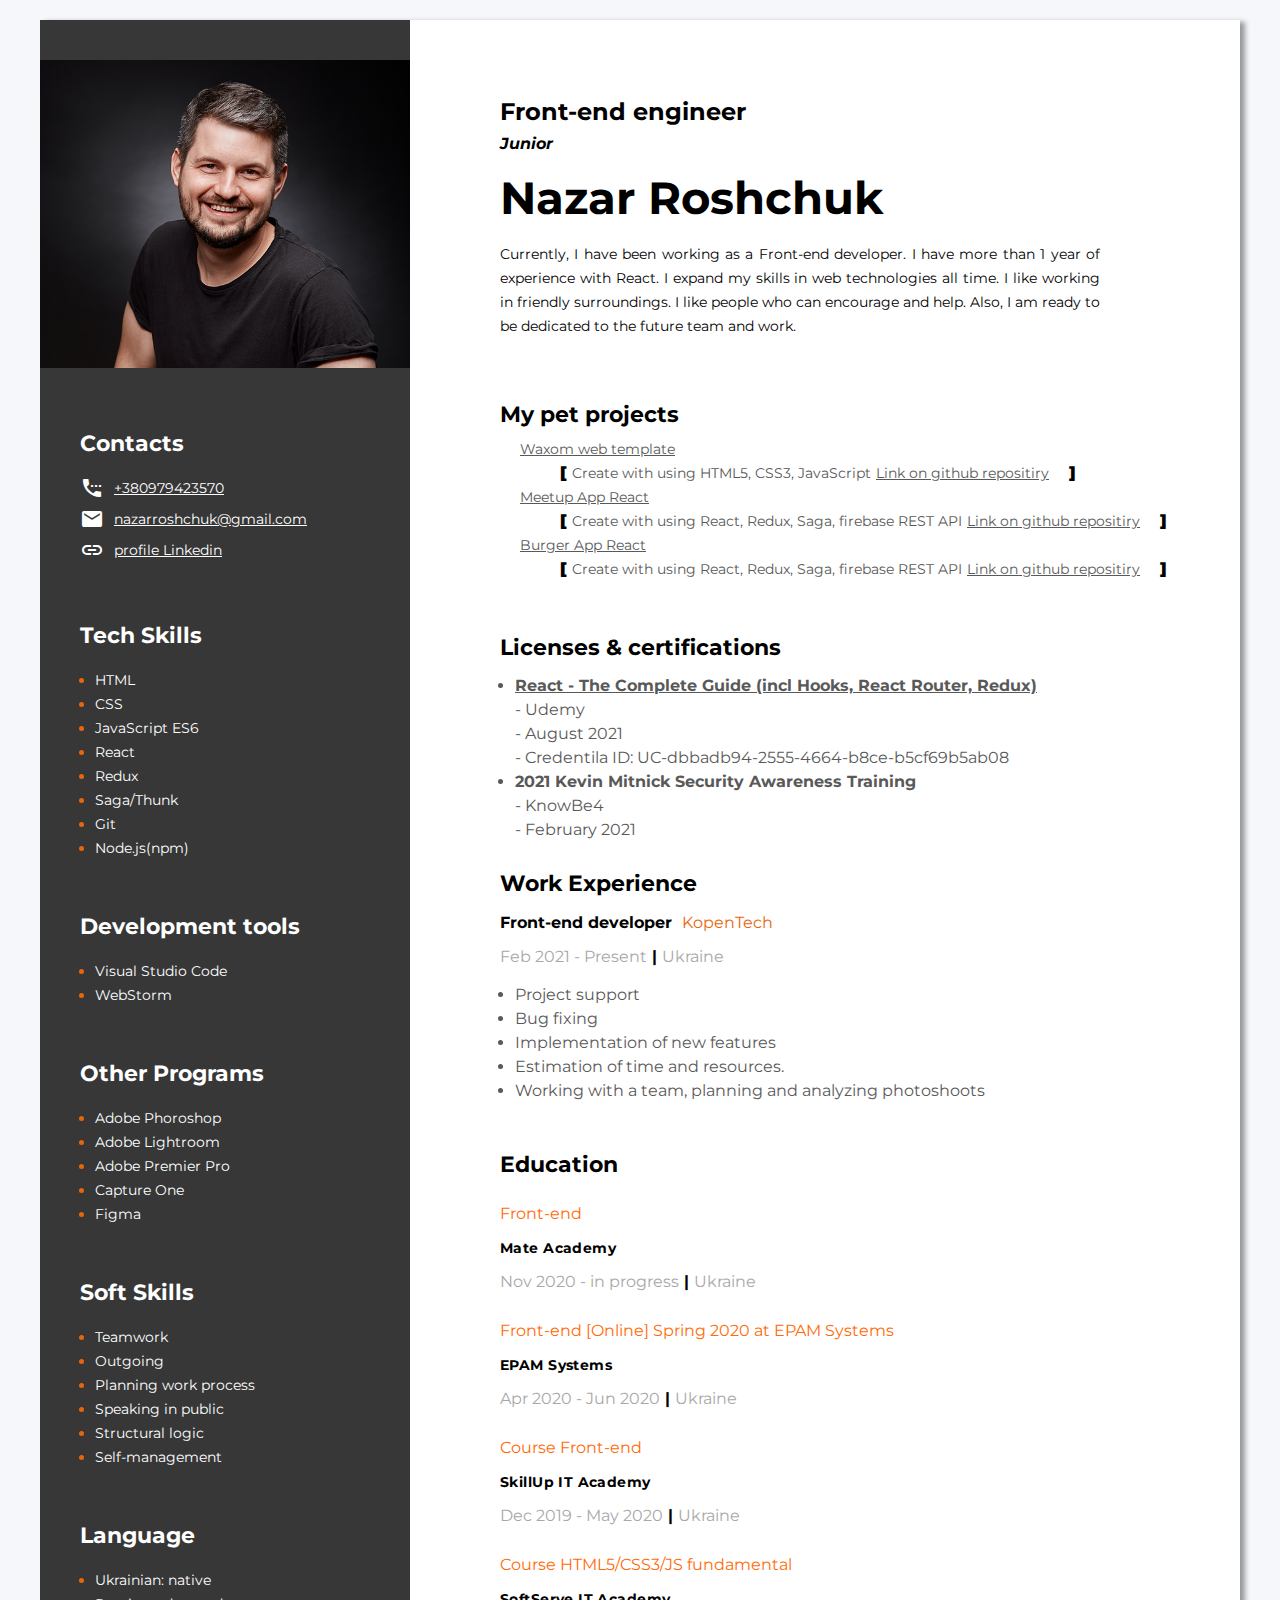
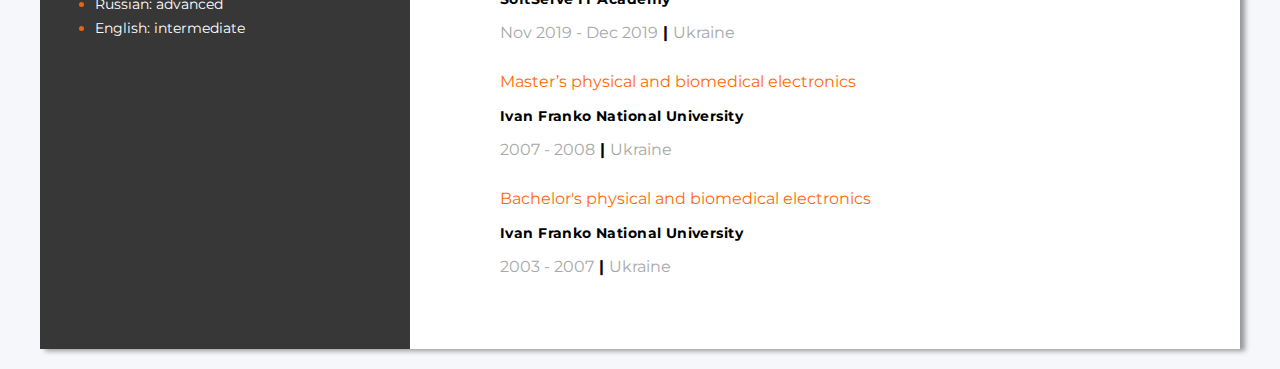
==== commit c016b63f: "add wor experiens" ====
--- a/index.html
+++ b/index.html
@@ -226,8 +226,9 @@
           </h4>
           <span class="profession-time">Feb 2021 - Present<span>|</span>Ukraine</span>
           <ul class="professional-duties">
-            <li class="professional-items">Creating and editing photo</li>
-            <li class="professional-items">Communication with clients on daily basis.</li>
+            <li class="professional-items">Project support </li>
+            <li class="professional-items">Bug fixing</li>
+            <li class="professional-items">Implementation of new features</li>
             <li class="professional-items">Estimation of time and resources.</li>
             <li class="professional-items">Working with a team, planning and analyzing photoshoots</li>
           </ul>
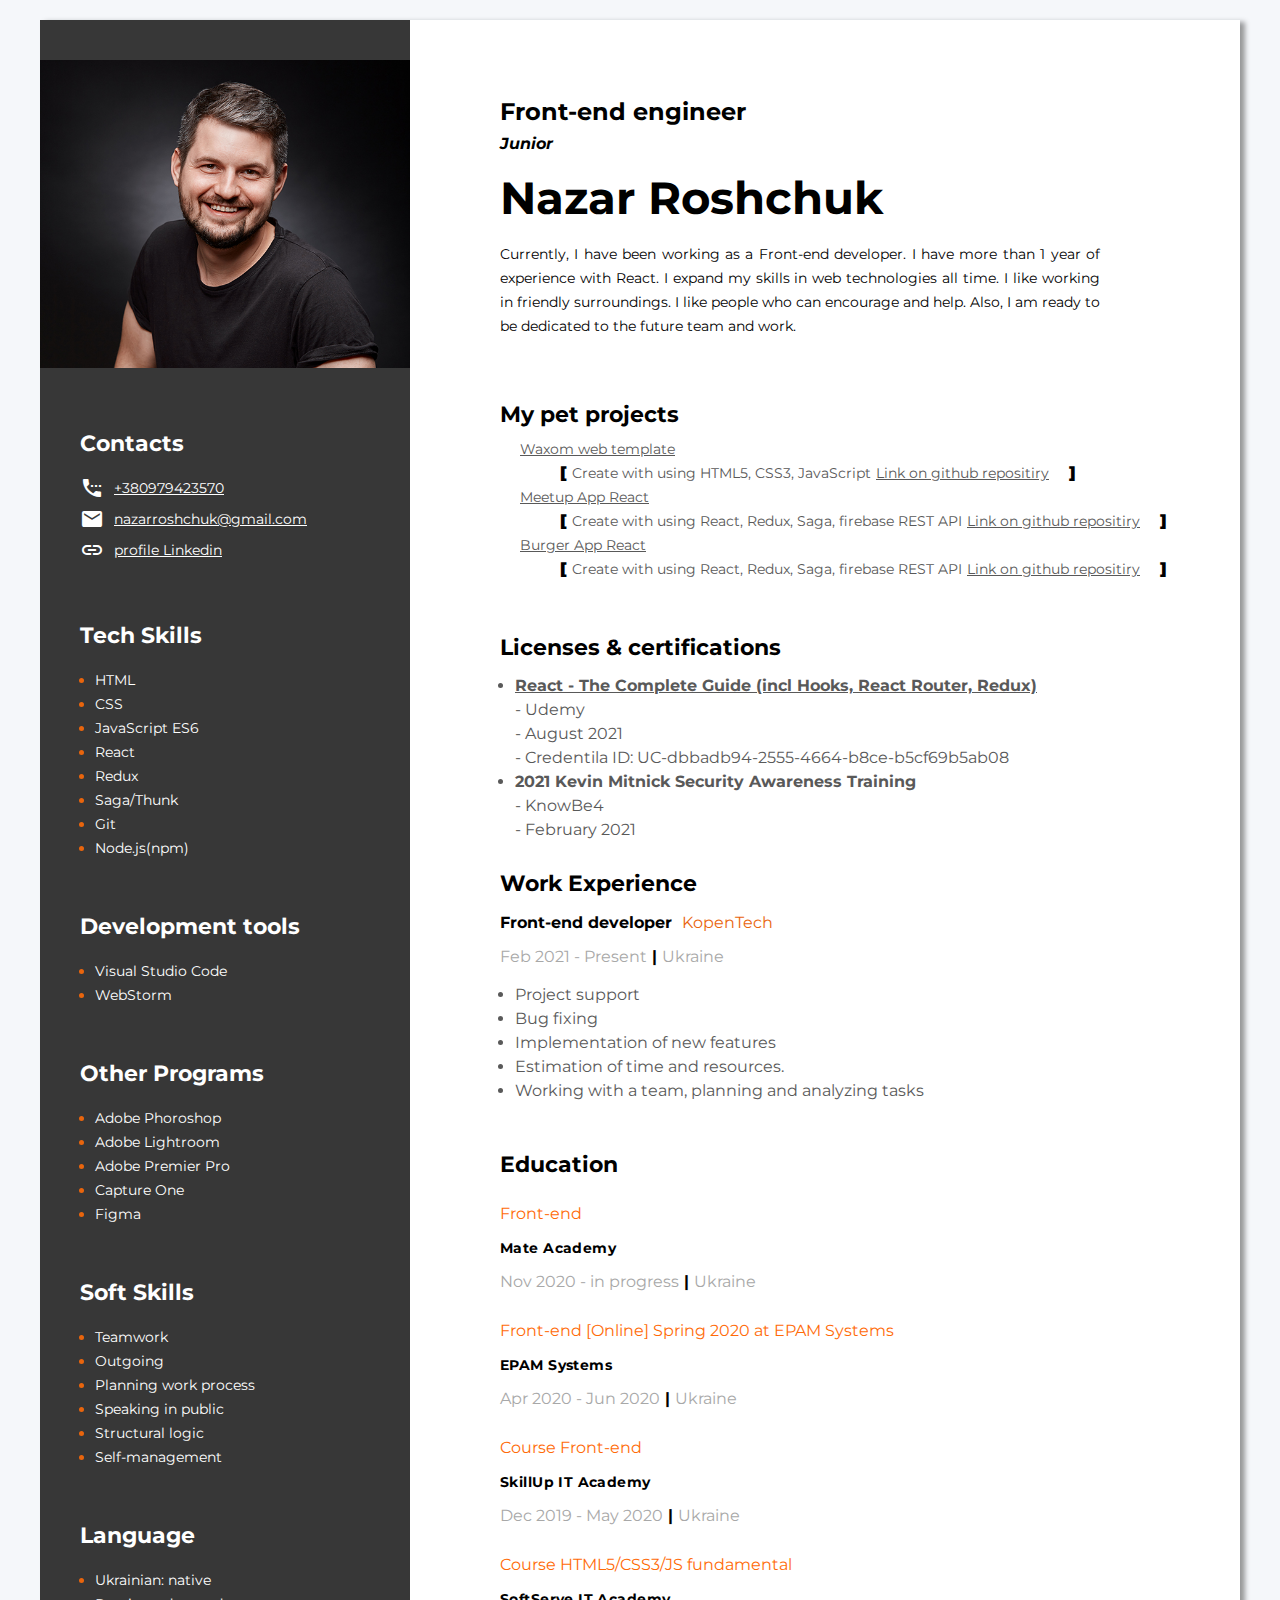
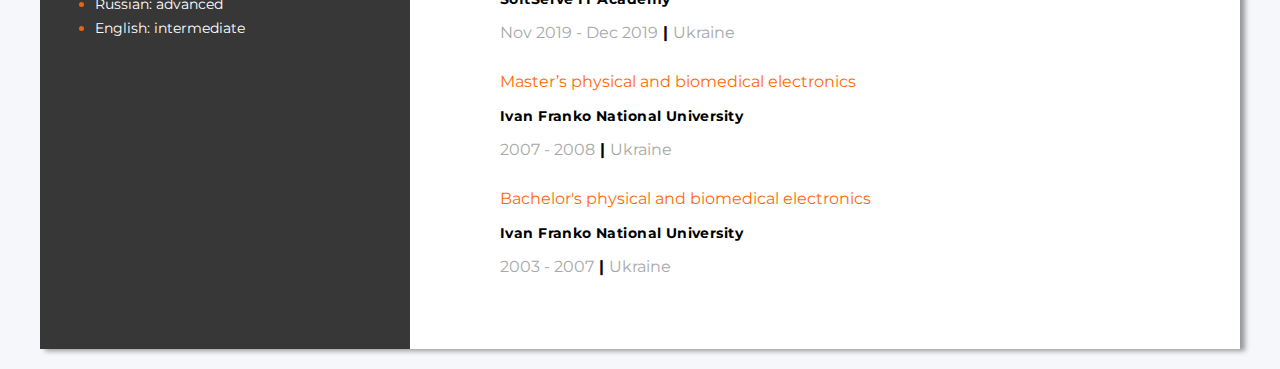
==== commit c37da3fc: "temp" ====
--- a/index.html
+++ b/index.html
@@ -230,7 +230,7 @@
             <li class="professional-items">Bug fixing</li>
             <li class="professional-items">Implementation of new features</li>
             <li class="professional-items">Estimation of time and resources.</li>
-            <li class="professional-items">Working with a team, planning and analyzing photoshoots</li>
+            <li class="professional-items">Working with a team, planning and analyzing tasks</li>
           </ul>
         </div>
         <!-- company2
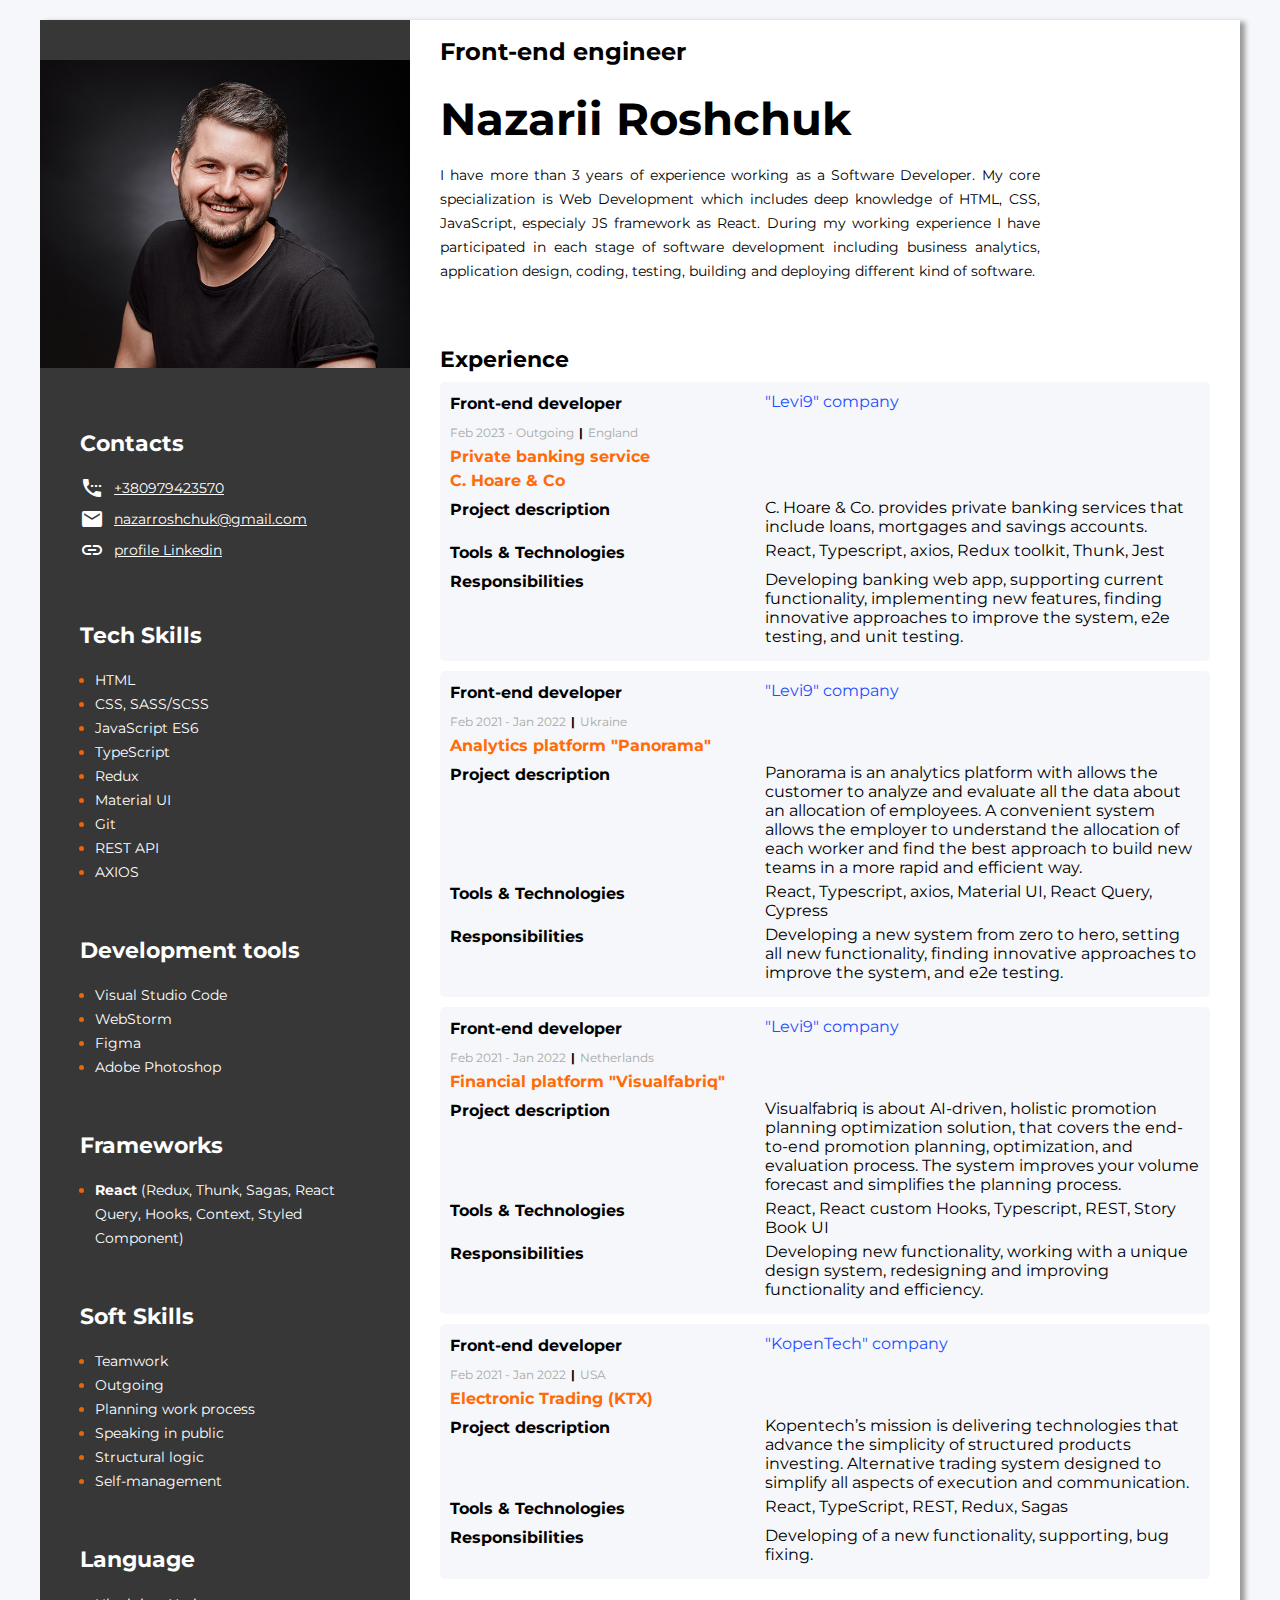
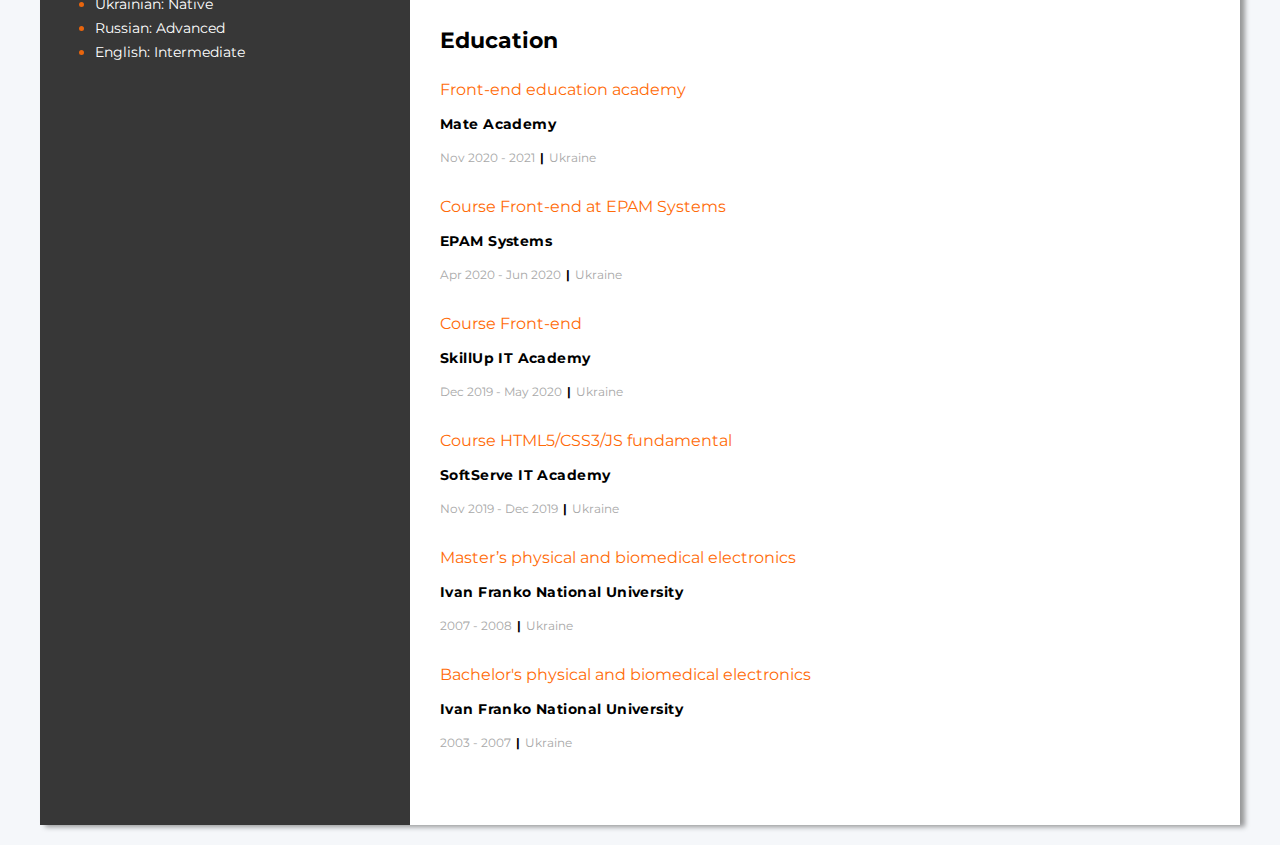
==== commit 39f7cfe4: "update to latest experience state 2024 Jan" ====
--- a/index.html
+++ b/index.html
@@ -51,27 +51,30 @@
             <span>HTML</span>
           </li>
           <li class="tech-skills-item">
-            <span>CSS</span>
+            <span>CSS, SASS/SCSS</span>
           </li>
           <li class="tech-skills-item">
             <span>JavaScript ES6</span>
           </li>
           <li class="tech-skills-item">
-            <span>React</span>
+            <span>TypeScript</span>
           </li>
           <li class="tech-skills-item">
             <span>Redux</span>
           </li>
           <li class="tech-skills-item">
-            <span>Saga/Thunk</span>
+            <span>Material UI</span>
           </li>
           <li class="tech-skills-item">
             <span>Git</span>
           </li>
 
           <li class="tech-skills-item">
-            <span>Node.js(npm)</span>
-          </li>
+            <span>REST API</span>
+          </li>
+            <li class="tech-skills-item">
+                <span>AXIOS</span>
+            </li>
         </ul>
       </div>
       <div class="tech-skills-container">
@@ -82,25 +85,20 @@
         <li class="tech-skills-item">
           <span>WebStorm</span>
         </li>
+        <li class="tech-skills-item">
+          <span>Figma</span>
+        </li>
+        <li class="tech-skills-item">
+          <span>Adobe Photoshop</span>
+        </li>
       </div>
       <!--Other Programs-->
       <div class="soft-skills-container">
-        <h3 class="soft-skills-title">Other Programs</h3>
+        <h3 class="soft-skills-title">Frameworks</h3>
         <ul>
           <li class="soft-skills-item">
-            <span>Adobe Phoroshop</span>
-          </li>
-          <li class="soft-skills-item">
-            <span>Adobe Lightroom</span>
-          </li>
-          <li class="soft-skills-item">
-            <span>Adobe Premier Pro</span>
-          </li>
-          <li class="soft-skills-item">
-            <span>Capture One</span>
-          </li>
-          <li class="soft-skills-item">
-            <span>Figma</span>
+              <span><strong>React</strong> (Redux, Thunk, Sagas, React Query, Hooks, Context, Styled Component)</span>
+          </li>
           </li>
         </ul>
       </div>
@@ -133,13 +131,13 @@
         <h3 class="soft-skills-title">Language</h3>
         <ul>
           <li class="soft-skills-item">
-            <span>Ukrainian: native</span>
-          </li>
-          <li class="soft-skills-item">
-            <span>Russian: advanced</span>
-          </li>
-          <li class="soft-skills-item">
-            <span>English: intermediate</span>
+            <span>Ukrainian: Native</span>
+          </li>
+          <li class="soft-skills-item">
+            <span>Russian: Advanced</span>
+          </li>
+          <li class="soft-skills-item">
+            <span>English: Intermediate</span>
           </li>
         </ul>
       </div>
@@ -149,136 +147,239 @@
       <!-- abouyt me main info-->
       <div class="about-me-title">
         <h2 class="profession">Front-end engineer</h2>
-        <h4>Junior</h4>
-        <h1 class="name">Nazar Roshchuk</h1>
+<!--        <h4>Middle</h4>-->
+        <h1 class="name">Nazarii Roshchuk</h1>
         <p class="description">
-          Currently, I have been working as a Front-end developer.
-          I have more than 1 year of experience with React. 
-          I expand my skills in web technologies all time.
-          I like working in friendly surroundings. 
-          I like people who can encourage and help. 
-          Also, I am ready to be dedicated to the future team and work.
+            I have more than 3 years of experience working as a Software Developer.
+            My core specialization is Web Development which includes deep knowledge of HTML, CSS, JavaScript,
+            especialy JS framework as React. During my working experience I have participated in each stage of
+            software development including business analytics, application design, coding, testing, building and
+            deploying different kind of software.
         </p>
       </div>
-      
-      <!-- progect-->
-      <div class="progects-cotntainer">
-        <h3 class="progects-title">My pet projects</h3>
-        <ol class="progect-list">
-          <li><a href="https://nazarroshchuk.github.io/waxom.skill.up/">Waxom web template</a>
-            <span class="tach-right">
-              <b>[</b>
-              <span class="technologi">Create with using HTML5, CSS3, JavaScript</span>
-              <span class="technologi"><a href="https://github.com/nazarroshchuk/waxom.skill.up">Link on github
-                  repositiry</a></span>
-              <b>]</b>
-            </span>
-          </li>
-          <li><a href="https://meetups-react-app-pet.vercel.app/">Meetup App React</a>
-            <span class="tach-right">
-              <b>[</b>
-              <span class="technologi">Create with using React, Redux, Saga, firebase REST API</span>
-              <span class="technologi"><a href="https://github.com/nazarroshchuk/meetups-react-app-pet">Link on github
-                  repositiry</a></span>
-              <b>]</b>
-            </span>
-          </li>
-          <li><a href="https://burger-app-v3-redux.vercel.app/burger-builder">Burger App React</a>
-            <span class="tach-right">
-              <b>[</b>
-              <span class="technologi">Create with using React, Redux, Saga, firebase REST API</span>
-              <span class="technologi"><a href="https://github.com/nazarroshchuk/burger-app-v3-redux">Link on github
-                  repositiry</a></span>
-              <b>]</b>
-            </span>
-          </li>
-        </ol>
-      </div>
-
-      <!-- sertificates -->
-      <div class="licenses-sertifacarions">
-        <h3 class="work-title">Licenses & certifications</h3>
-        <ul class="professional-duties">
-          <li class="professional-items">
-            <a href="https://www.udemy.com/certificate/UC-dbbadb94-2555-4664-b8ce-b5cf69b5ab08/">
-              React - The Complete Guide (incl Hooks, React Router, Redux)
-            </a>
-            <dl>
-              <dt>- Udemy</dt>
-              <dt>- August 2021</dt>
-              <dt>- Credentila ID: UC-dbbadb94-2555-4664-b8ce-b5cf69b5ab08</dt>
-            </dl>
-          </li>
-          <li class="professional-items">2021 Kevin Mitnick Security Awareness Training
-            <dl>
-              <dt>- KnowBe4</dt>
-              <dt>- February 2021</dt>
-            </dl>
-          </li>
-        </ul>
-      </div>
+
+
       <!--work experiens-->
       <div class="work-container">
-        <h3 class="work-title">Work Experience</h3>
-        <!--company-->
-        <div class="proffession-container">
-          <h4 class="profession-title">Front-end developer<span class="professional-company">KopenTech</span>
-          </h4>
-          <span class="profession-time">Feb 2021 - Present<span>|</span>Ukraine</span>
-          <ul class="professional-duties">
-            <li class="professional-items">Project support </li>
-            <li class="professional-items">Bug fixing</li>
-            <li class="professional-items">Implementation of new features</li>
-            <li class="professional-items">Estimation of time and resources.</li>
-            <li class="professional-items">Working with a team, planning and analyzing tasks</li>
-          </ul>
+        <h3 class="work-title">Experience</h3>
+        <!--company C. Hoare & Co-->
+        <div class="profession-container">
+              <div class="profession-container__row">
+                  <h4 class="profession-title">
+                      Front-end developer
+                  </h4>
+                  <div class="profession-description company">
+                      "Levi9" company
+                  </div>
+              </div>
+
+              <span class="profession-time">Feb 2023 - Outgoing<span>|</span>England</span>
+
+              <div class="profession-container__row">
+                  <h4 class="profession-title project-title">
+                      Private banking service<br>
+                      C. Hoare & Co
+                  </h4>
+                  <div class="profession-description">
+                  </div>
+              </div>
+              <div class="profession-container__row">
+                  <h4 class="profession-title">
+                      Project description
+                  </h4>
+                  <div class="profession-description">
+                      C. Hoare & Co. provides private banking services that include loans,
+                      mortgages and savings accounts.
+                  </div>
+              </div>
+
+              <div class="profession-container__row">
+                  <h4 class="profession-title">
+                      Tools & Technologies
+                  </h4>
+                  <div class="profession-description">
+                      React, Typescript, axios, Redux toolkit, Thunk, Jest
+                  </div>
+              </div>
+
+              <div class="profession-container__row">
+                  <h4 class="profession-title">
+                      Responsibilities
+                  </h4>
+                  <div class="profession-description">
+                      Developing banking web app, supporting current functionality, implementing new features,
+                      finding innovative approaches to improve the
+                      system, e2e testing, and unit testing.
+                  </div>
+              </div>
+          </div>
+          <!-- Company Panorama-->
+        <div class="profession-container">
+            <div class="profession-container__row">
+                <h4 class="profession-title">
+                    Front-end developer
+                </h4>
+                <div class="profession-description company">
+                    "Levi9" company
+                </div>
+            </div>
+
+          <span class="profession-time">Feb 2021 - Jan 2022<span>|</span>Ukraine</span>
+
+            <div class="profession-container__row">
+                <h4 class="profession-title project-title">
+                    Analytics platform "Panorama"
+                </h4>
+                <div class="profession-description">
+                </div>
+            </div>
+            <div class="profession-container__row">
+                <h4 class="profession-title">
+                    Project description
+                </h4>
+                <div class="profession-description">
+                    Panorama is an analytics platform with allows the customer to
+                    analyze and evaluate all the data about an allocation of
+                    employees. A convenient system allows the employer to
+                    understand the allocation of each worker and find the best
+                    approach to build new teams in a more rapid and efficient
+                    way.
+                </div>
+            </div>
+
+            <div class="profession-container__row">
+                <h4 class="profession-title">
+                    Tools & Technologies
+                </h4>
+                <div class="profession-description">
+                    React, Typescript, axios, Material UI, React Query, Cypress
+                </div>
+            </div>
+
+            <div class="profession-container__row">
+                <h4 class="profession-title">
+                    Responsibilities
+                </h4>
+                <div class="profession-description">
+                    Developing a new system from zero to hero, setting all new
+                    functionality, finding innovative approaches to improve the
+                    system, and e2e testing.
+                </div>
+            </div>
         </div>
-        <!-- company2
-        <div>
-          <h4 class="profession-title">Teacher in the Photo School<span class="professional-company"> Chik,
-              Emotion</span>
-          </h4>
-          <span class="profession-time">2013 - Present<span>|</span>Ukraine</span>
-          <ul class="professional-duties">
-            <li class="professional-items">Creating my own education projects for students.</li>
-            <li class="professional-items">Conducting demo and education presentations.</li>
-            <li class="professional-items">Training groups of people.</li>
-          </ul>
-        </div>
-        company3-->
-        <!-- <div>
-          <h4 class="profession-title">Print operator<span class="professional-company">Photo Studio</span>
-          </h4>
-          <span class="profession-time">2009 - February 2011<span>|</span>Ukraine</span>
-          <ul class="professional-duties">
-            <li class="professional-items">Support equipment.</li>
-            <li class="professional-items">Editing photos and images.</li>
-            <li class="professional-items">Work with clients.</li>
-          </ul>
-        </div>
-      </div>
-      company3 -->
-      <!-- <div>
-        <h4 class="profession-title">Seller<span class="professional-company">Internet-shop deshevshe.net.ua</span>
-        </h4>
-        <span class="profession-time">2009 - February 2011<span>|</span>Ukraine</span>
-        <ul class="professional-duties">
-          <li class="professional-items">Support sales</li>
-          <li class="professional-items">Work with clients.</li>
-        </ul>
-      </div> -->
+          <!-- Company Visualfabriq-->
+        <div class="profession-container">
+              <div class="profession-container__row">
+                  <h4 class="profession-title">
+                      Front-end developer
+                  </h4>
+                  <div class="profession-description company">
+                      "Levi9" company
+                  </div>
+              </div>
+
+              <span class="profession-time">Feb 2021 - Jan 2022<span>|</span>Netherlands</span>
+
+              <div class="profession-container__row">
+                  <h4 class="profession-title project-title">
+                      Financial platform "Visualfabriq"
+                  </h4>
+                  <div class="profession-description">
+                  </div>
+              </div>
+              <div class="profession-container__row">
+                  <h4 class="profession-title">
+                      Project description
+                  </h4>
+                  <div class="profession-description">
+                      Visualfabriq is about AI-driven, holistic promotion planning optimization
+                      solution, that covers the end-to-end promotion planning, optimization,
+                      and evaluation process. The system improves your volume forecast and
+                      simplifies the planning process.
+                  </div>
+              </div>
+
+              <div class="profession-container__row">
+                  <h4 class="profession-title">
+                      Tools & Technologies
+                  </h4>
+                  <div class="profession-description">
+                      React, React custom Hooks, Typescript, REST, Story Book UI
+                  </div>
+              </div>
+
+              <div class="profession-container__row">
+                  <h4 class="profession-title">
+                      Responsibilities
+                  </h4>
+                  <div class="profession-description">
+                      Developing new functionality, working with a unique design
+                      system, redesigning and improving functionality and efficiency.
+                  </div>
+              </div>
+          </div>
+          <!-- Company kopentech-->
+        <div class="profession-container">
+              <div class="profession-container__row">
+                  <h4 class="profession-title">
+                      Front-end developer
+                  </h4>
+                  <div class="profession-description company">
+                      "KopenTech" company
+                  </div>
+              </div>
+
+              <span class="profession-time">Feb 2021 - Jan 2022<span>|</span>USA</span>
+
+              <div class="profession-container__row">
+                  <h4 class="profession-title project-title">
+                      Electronic Trading (KTX)
+                  </h4>
+                  <div class="profession-description">
+                  </div>
+              </div>
+              <div class="profession-container__row">
+                  <h4 class="profession-title">
+                      Project description
+                  </h4>
+                  <div class="profession-description">
+                      Kopentech’s mission is delivering technologies that advance
+                      the simplicity of structured products investing. Alternative trading
+                      system designed to simplify all aspects of execution and
+                      communication.
+                  </div>
+              </div>
+
+              <div class="profession-container__row">
+                  <h4 class="profession-title">
+                      Tools & Technologies
+                  </h4>
+                  <div class="profession-description">
+                      React, TypeScript, REST, Redux, Sagas
+                  </div>
+              </div>
+
+              <div class="profession-container__row">
+                  <h4 class="profession-title">
+                      Responsibilities
+                  </h4>
+                  <div class="profession-description">
+                      Developing of a new functionality, supporting, bug fixing.
+                  </div>
+              </div>
+          </div>
     </div>
 
     <!--Education-->
     <div class="education">
       <h3 class="education-title">Education</h3>
       <div class="education-container">
-        <h4 class="education-university ">Front-end</h4>
+        <h4 class="education-university ">Front-end education academy</h4>
         <p>Mate Academy</p>
-        <span class="profession-time">Nov 2020 - in progress<span>|</span>Ukraine</span>
-      </div>
-      <div class="education-container">
-        <h4 class="education-university ">Front-end [Online] Spring 2020 at EPAM Systems</h4>
+        <span class="profession-time">Nov 2020 - 2021<span>|</span>Ukraine</span>
+      </div>
+      <div class="education-container">
+        <h4 class="education-university ">Course Front-end at EPAM Systems</h4>
         <p>EPAM Systems</p>
         <span class="profession-time">Apr 2020 - Jun 2020<span>|</span>Ukraine</span>
       </div>
@@ -303,7 +404,7 @@
         <span class="profession-time">2003 - 2007<span>|</span>Ukraine</span>
       </div>
     </div>
-  </div>
+    </div></div>
 </body>
 
-</html>+</html>
--- a/style/style.css
+++ b/style/style.css
@@ -92,7 +92,7 @@
     margin-top: 40px;
 }
 .about-me-container {
-    padding: 80px 20px 50px 90px;
+    padding: 20px 30px 50px 30px;
 }
 .about-me-title h2 {
     font-size: 24px;
@@ -106,8 +106,43 @@
     line-height: 24px;
     margin-bottom: 10px;
 }
-.professional-company {
-    margin-left: 10px;
+
+.project-title {
+    color: #ff6b08;;
+}
+
+.profession-container {
+    padding: 10px;
+    display: flex;
+    justify-content: space-between;
+    flex-direction: column;
+    background: #f5f7fa;
+    margin-bottom: 10px;
+    border-radius: 5px;
+}
+
+.profession-container__row {
+    display: flex;
+    justify-content: flex-start;
+    align-items: flex-start;
+    gap: 65px;
+    padding-bottom: 5px;
+}
+
+.profession-title {
+    padding: 0;
+    margin: 0;
+    display: flex;
+    flex-direction: column;
+    align-items: flex-start;
+    min-width: 250px;
+    font-size: 16px;
+    font-weight: 700;
+    line-height: 24px;
+}
+
+.company {
+   color: #1e4fff;
 }
 .name {
     font-size: 45px;
@@ -176,20 +211,14 @@
     color: #bebebe;
     font-weight: 100;
 } */
-.profession-title {
-    font-size: 16px;
-    font-weight: 700;
-    line-height: 24px;
-    margin-top: 15px;
-    margin-bottom: 10px;
-}
+
 .professional-company {
     color: #e9650d;
     font-weight: 400;
 }
 .profession-time {
     color: #a8a8a8;
-    font-size: 12;
+    font-size: 12px;
     font-weight: 400;
     line-height: 24px;
 }
@@ -204,7 +233,7 @@
 }
 .professional-duties li {
     color: #595959;
-    font-size: 14;
+    font-size: 14px;
     font-weight: 400;
     line-height: 24px;
 }
@@ -236,6 +265,10 @@
     line-height: 24px;
     color: #000;
     padding-bottom: 10px;
+}
+
+.progects-cotntainer {
+  margin-bottom: 30px;
 }
 
 .licenses-sertifacarions ul li {
@@ -268,7 +301,11 @@
         width: 300px;
     }
     .about-me-container {
-        padding: 110px 20px 10px 30px;
+        padding: 20px 30px 10px 30px;
+    }
+
+    .profession-container {
+        padding-bottom: 20px;
     }
     .tech-skills-container, .soft-skills-container {
         margin: 45px 40px 0 40px;
@@ -278,11 +315,11 @@
         margin-bottom: 15px;
     }
     .education-title {
-        padding-top: 0px;
+        padding-top: 0;
     }
     .education {
-      padding-top: 0px;
-  }
+      padding-top: 0;
+    }
     .work-title {
         margin-top: 100px;
     }
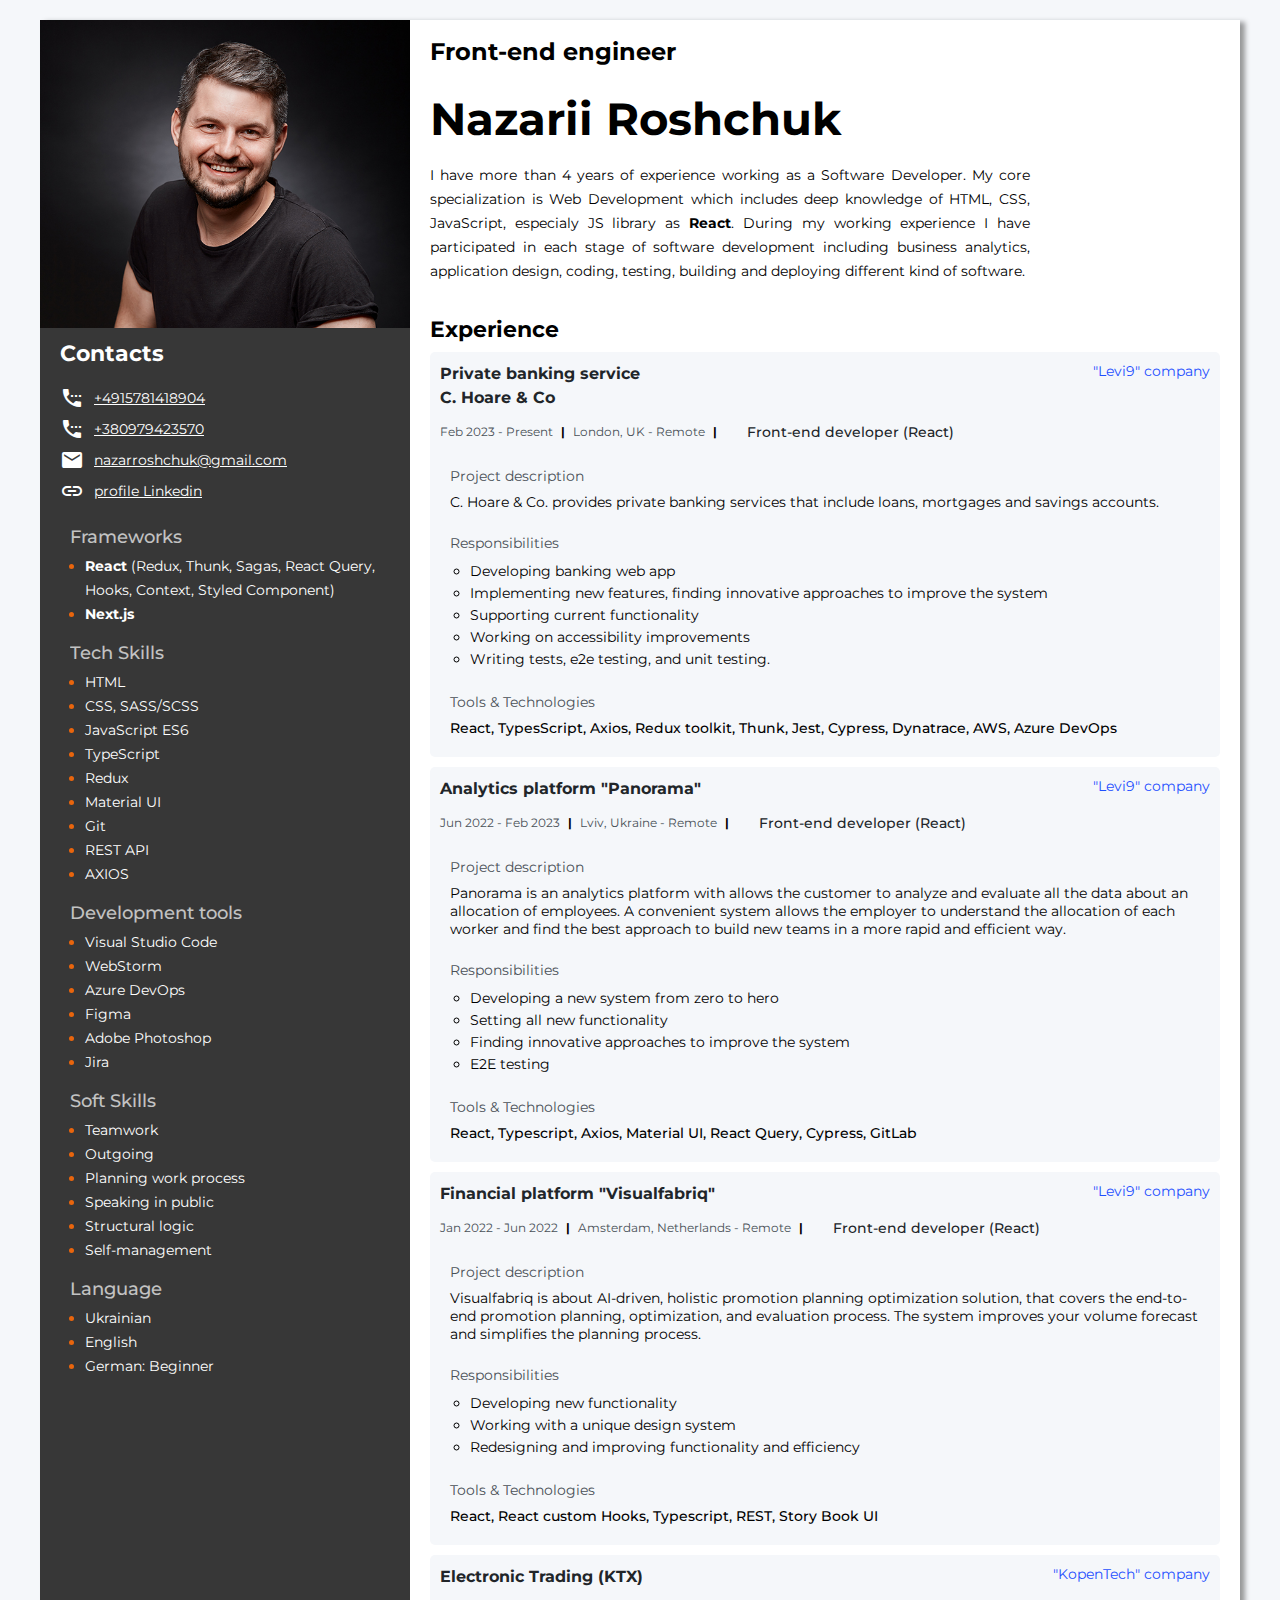
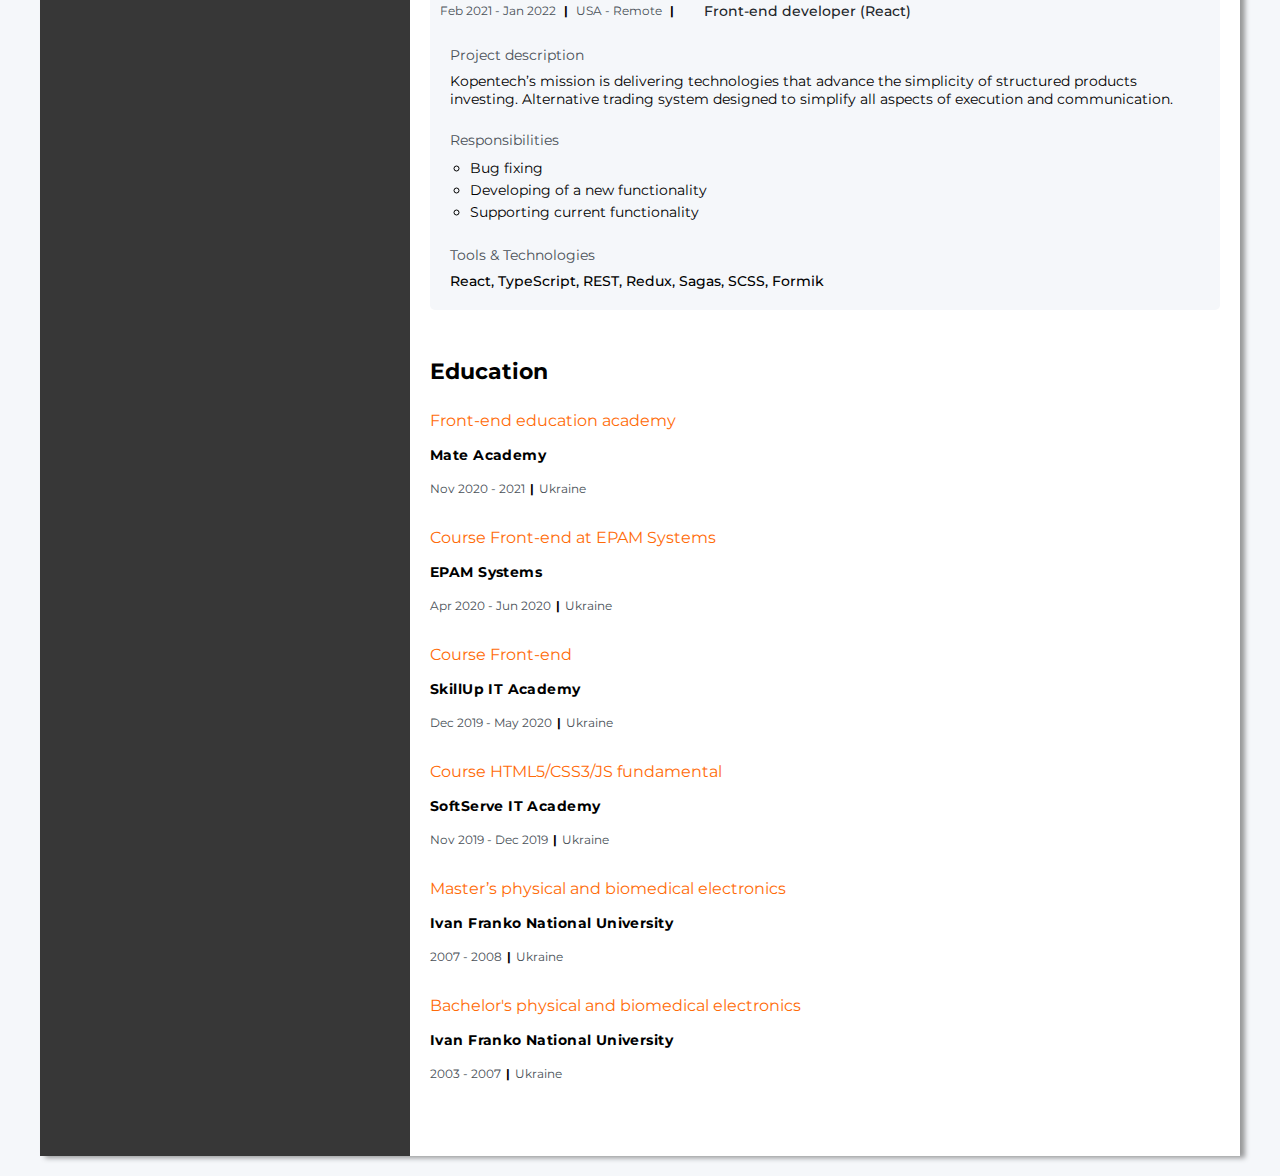
==== commit ea7213f2: "update to latest experience state 2025 Jan, changed design" ====
--- a/index.html
+++ b/index.html
@@ -2,409 +2,504 @@
 <html lang="en">
 
 <head>
-  <meta charset="UTF-8">
-  <meta name="viewport" content="width=device-width, initial-scale=1.0">
-  <title>Nazar_Roshchuk_CV_Front-end_developer</title>
-  <link
-    href="https://fonts.googleapis.com/css2?family=Montserrat:ital,wght@0,100;0,200;0,300;0,400;0,500;0,600;0,700;0,800;0,900;1,100;1,200;1,300;1,400;1,500;1,600;1,700;1,800;1,900&display=swap"
-    rel="stylesheet">
-  <link rel="stylesheet" href="material-icons/material-icons.css">
-  <link rel="stylesheet" href="style/style.css">
+   <meta charset="UTF-8">
+    <meta name="viewport" content="width=device-width, initial-scale=1.0">
+    <title>Nazar_Roshchuk_CV_Front-end_developer</title>
+    <link
+            href="https://fonts.googleapis.com/css2?family=Montserrat:ital,wght@0,100;0,200;0,300;0,400;0,500;0,600;0,700;0,800;0,900;1,100;1,200;1,300;1,400;1,500;1,600;1,700;1,800;1,900&display=swap"
+            rel="stylesheet"
+    >
+    <link rel="stylesheet" href="material-icons/material-icons.css">
+    <link rel="stylesheet" href="style/style.css">
 
 </head>
 
 <body>
-  <!-- main container-->
-  <div class="wrapper">
-    <aside class="asidebar">
-      <img class="my-photo" src="img/my_avatar.jpg" alt="portrait photo">
-      <!--contacts container-->
-      <div class="contacts-container">
-        <h3 class="contacts-title">Contacts</h3>
-        <div>
-          <span class="contacts-link-name">
-            <span class="material-icons">settings_phone</span>
-          </span>
-          <a class="contact-link" href="tel:+380979423570">+380979423570
-          </a>
+    <!-- main container-->
+    <div class="wrapper">
+        <aside class="asidebar">
+            <img class="my-photo" src="img/my_avatar.jpg" alt="portrait photo">
+            <!--contacts container-->
+            <div class="contacts-container">
+                <h3 class="contacts-title">Contacts</h3>
+                <div>
+                  <span class="contacts-link-name">
+                    <span class="material-icons">settings_phone</span>
+                  </span>
+                    <a class="contact-link" href="tel:+4915781418904">
+                        +4915781418904
+                    </a>
+                </div>
+                <div>
+                  <span class="contacts-link-name">
+                    <span class="material-icons">settings_phone</span>
+                  </span>
+                    <a class="contact-link" href="tel:+380979423570">
+                        +380979423570
+                    </a>
+                </div>
+                <div>
+                  <span class="contacts-link-name">
+                    <span class="material-icons">markunread</span>
+                  </span>
+                    <a class="contact-link" href="mailto:nazarroshchul@gmail.com">
+                        nazarroshchuk@gmail.com
+                    </a>
+                </div>
+                <div>
+              <span class="contacts-link-name">
+                <span class="material-icons">insert_link</span>
+              </span>
+                    <a class="contact-link" href="https://www.linkedin.com/in/nazar-roshchuk-94701158/">profile Linkedin
+                    </a>
+                </div>
+            </div>
+            <!--Frameworks container-->
+            <div class="soft-skills-container">
+                <h3 class="soft-skills-title">Frameworks</h3>
+                <ul>
+                    <li class="soft-skills-item">
+                        <span><strong>React</strong> (Redux, Thunk, Sagas, React Query, Hooks, Context, Styled Component)</span>
+                    </li>
+                    </li>
+                </ul>
+                <ul>
+                    <li class="soft-skills-item">
+                        <span><strong>Next.js</strong></span>
+                    </li>
+                    </li>
+                </ul>
+            </div>
+            <!--Tech skills container-->
+            <div class="tech-skills-container">
+                <h3 class="tech-skills-title">Tech Skills</h3>
+                <ul>
+                    <li class="tech-skills-item">
+                        <span>HTML</span>
+                    </li>
+                    <li class="tech-skills-item">
+                        <span>CSS, SASS/SCSS</span>
+                    </li>
+                    <li class="tech-skills-item">
+                        <span>JavaScript ES6</span>
+                    </li>
+                    <li class="tech-skills-item">
+                        <span>TypeScript</span>
+                    </li>
+                    <li class="tech-skills-item">
+                        <span>Redux</span>
+                    </li>
+                    <li class="tech-skills-item">
+                        <span>Material UI</span>
+                    </li>
+                    <li class="tech-skills-item">
+                        <span>Git</span>
+                    </li>
+
+                    <li class="tech-skills-item">
+                        <span>REST API</span>
+                    </li>
+                    <li class="tech-skills-item">
+                        <span>AXIOS</span>
+                    </li>
+                </ul>
+            </div>
+            <!--Other Programs-->
+            <div class="tech-skills-container">
+                <h3 class="tech-skills-title">Development tools</h3>
+                <ul>
+                    <li class="tech-skills-item">
+                        <span>Visual Studio Code</span>
+                    </li>
+                    <li class="tech-skills-item">
+                        <span>WebStorm</span>
+                    </li>
+                    <li class="tech-skills-item">
+                        <span>Azure DevOps</span>
+                    </li>
+                    <li class="tech-skills-item">
+                        <span>Figma</span>
+                    </li>
+                    <li class="tech-skills-item">
+                        <span>Adobe Photoshop</span>
+                    </li>
+                    <li class="tech-skills-item">
+                        <span>Jira</span>
+                    </li>
+                </ul>
+            </div>
+            <!--Soft Skills-->
+            <div class="soft-skills-container">
+                <h3 class="soft-skills-title">Soft Skills</h3>
+                <ul>
+                    <li class="soft-skills-item">
+                        <span>Teamwork</span>
+                    </li>
+                    <li class="soft-skills-item">
+                        <span>Outgoing</span>
+                    </li>
+                    <li class="soft-skills-item">
+                        <span>Planning work process</span>
+                    </li>
+                    <li class="soft-skills-item">
+                        <span>Speaking in public</span>
+                    </li>
+                    <li class="soft-skills-item">
+                        <span>Structural logic</span>
+                    </li>
+                    <li class="soft-skills-item">
+                        <span>Self-management</span>
+                    </li>
+                </ul>
+            </div>
+            <!--Language-->
+            <div class="soft-skills-container">
+                <h3 class="soft-skills-title">Language</h3>
+                <ul>
+                    <li class="soft-skills-item">
+                        <span>Ukrainian</span>
+                    </li>
+                    <li class="soft-skills-item">
+                        <span>English</span>
+                    </li>
+                    <li class="soft-skills-item">
+                        <span>German: Beginner</span>
+                    </li>
+                </ul>
+            </div>
+        </aside>
+
+        <!-- about me-->
+        <div class="about-me-container">
+            <!-- about me main info-->
+            <div class="about-me-title">
+                <h2 class="profession">Front-end engineer</h2>
+                <h1 class="name">Nazarii Roshchuk</h1>
+                <p class="description">
+                    I have more than 4 years of experience working as a Software Developer.
+                    My core specialization is Web Development which includes deep knowledge of HTML, CSS, JavaScript,
+                    especialy JS library as <strong>React</strong>. During my working experience I have participated in each
+                    stage of
+                    software development including business analytics, application design, coding, testing, building and
+                    deploying different kind of software.
+                </p>
+            </div>
+
+            <!--work experiens-->
+            <div class="work-container">
+                <h3 class="work-title">Experience</h3>
+                <!--company C. Hoare & Co-->
+                <div class="profession-container">
+                    <div class="profession-container__row">
+                        <h4 class="profession-title position-title">
+                            Private banking service<br>
+                            C. Hoare & Co
+                        </h4>
+                        <div class="profession-description company">
+                            "Levi9" company
+                        </div>
+                    </div>
+
+                    <div class="profession-container__row flex-start">
+                        <div class="profession-description">
+                            <span class="profession-time">
+                                Feb 2023 - Present
+                                <span>|</span>
+                                London, UK - Remote
+                                <span>|</span>
+                            </span>
+                        </div>
+                        <div class="profession-title project-title">
+                            Front-end developer (React)
+                        </div>
+                    </div>
+
+                    <div class="profession-container-item">
+                        <h4 class="profession-title">
+                            Project description
+                        </h4>
+                        <div class="profession-description">
+                            C. Hoare & Co. provides private banking services that include loans,
+                            mortgages and savings accounts.
+                        </div>
+                    </div>
+
+                    <div class="profession-container-item">
+                        <h4 class="profession-title">
+                            Responsibilities
+                        </h4>
+                        <div class="profession-description">
+                            <ul class="responsibilities-list">
+                                <li>
+                                    Developing banking web app
+                                </li>
+                                <li>
+                                    Implementing new features,
+                                    finding innovative approaches to improve the
+                                    system
+                                </li>
+                                <li>
+                                    Supporting current functionality
+                                </li>
+                                <li>
+                                    Working on accessibility improvements
+                                </li>
+                                <li>
+                                    Writing tests, e2e testing, and unit testing.
+                                </li>
+                            </ul>
+                        </div>
+                    </div>
+
+                    <div class="profession-container-item">
+                        <h4 class="profession-title">
+                            Tools & Technologies
+                        </h4>
+                        <div class="profession-description tools">
+                            React, TypesScript, Axios, Redux toolkit, Thunk, Jest, Cypress, Dynatrace, AWS, Azure DevOps
+                        </div>
+                    </div>
+                </div>
+                <!-- Company Panorama-->
+                <div class="profession-container">
+                    <div class="profession-container__row">
+                        <h4 class="profession-title position-title">
+                            Analytics platform "Panorama"
+                        </h4>
+                        <div class="profession-description company">
+                            "Levi9" company
+                        </div>
+                    </div>
+
+                    <div class="profession-container__row flex-start">
+                        <div class="profession-description">
+                            <span class="profession-time">
+                                Jun 2022 - Feb 2023
+                                <span>|</span>
+                                Lviv, Ukraine - Remote
+                                <span>|</span>
+                            </span>
+                        </div>
+                        <div class="profession-title project-title">
+                            Front-end developer (React)
+                        </div>
+                    </div>
+
+                    <div class="profession-container-item">
+                        <h4 class="profession-title">
+                            Project description
+                        </h4>
+                        <div class="profession-description">
+                            Panorama is an analytics platform with allows the customer to
+                            analyze and evaluate all the data about an allocation of
+                            employees. A convenient system allows the employer to
+                            understand the allocation of each worker and find the best
+                            approach to build new teams in a more rapid and efficient
+                            way.
+                        </div>
+                    </div>
+
+                    <div class="profession-container-item">
+                        <h4 class="profession-title">
+                            Responsibilities
+                        </h4>
+                        <div class="profession-description">
+                            <ul class="responsibilities-list">
+                                <li>
+                                    Developing a new system from zero to hero
+                                </li>
+                                <li>
+                                    Setting all new functionality
+                                </li>
+                                <li>
+                                    Finding innovative approaches to improve the
+                                    system
+                                </li>
+                                <li>
+                                    E2E testing
+                                </li>
+                            </ul>
+                        </div>
+                    </div>
+
+                    <div class="profession-container-item">
+                        <h4 class="profession-title">
+                            Tools & Technologies
+                        </h4>
+                        <div class="profession-description tools">
+                            React, Typescript, Axios, Material UI, React Query, Cypress, GitLab
+                        </div>
+                    </div>
+                </div>
+                <!-- Company Visualfabriq-->
+                <div class="profession-container">
+                    <div class="profession-container__row">
+                        <h4 class="profession-title position-title">
+                            Financial platform "Visualfabriq"
+                        </h4>
+                        <div class="profession-description company">
+                            "Levi9" company
+                        </div>
+                    </div>
+
+                    <div class="profession-container__row flex-start">
+                        <div class="profession-description">
+                            <span class="profession-time">
+                                Jan 2022 - Jun 2022
+                                <span>|</span>
+                                Amsterdam, Netherlands - Remote
+                                <span>|</span>
+                            </span>
+                        </div>
+                        <div class="profession-title project-title">
+                            Front-end developer (React)
+                        </div>
+                    </div>
+
+                    <div class="profession-container-item">
+                        <h4 class="profession-title">
+                            Project description
+                        </h4>
+                        <div class="profession-description">
+                            Visualfabriq is about AI-driven, holistic promotion planning optimization
+                            solution, that covers the end-to-end promotion planning, optimization,
+                            and evaluation process. The system improves your volume forecast and
+                            simplifies the planning process.
+                        </div>
+                    </div>
+
+                    <div class="profession-container-item">
+                        <h4 class="profession-title">
+                            Responsibilities
+                        </h4>
+                        <div class="profession-description">
+                            <ul class="responsibilities-list">
+                                <li>
+                                    Developing new functionality
+                                </li>
+                                <li>
+                                    Working with a unique design
+                                    system
+                                </li>
+                                <li>
+                                    Redesigning and improving functionality and efficiency
+                                </li>
+                            </ul>
+                        </div>
+                    </div>
+
+                    <div class="profession-container-item">
+                        <h4 class="profession-title">
+                            Tools & Technologies
+                        </h4>
+                        <div class="profession-description tools">
+                            React, React custom Hooks, Typescript, REST, Story Book UI
+                        </div>
+                    </div>
+                </div>
+                <!-- Company kopentech-->
+                <div class="profession-container">
+                    <div class="profession-container__row">
+                        <h4 class="profession-title position-title">
+                            Electronic Trading (KTX)
+                        </h4>
+                        <div class="profession-description company">
+                            "KopenTech" company
+                        </div>
+                    </div>
+
+                    <div class="profession-container__row flex-start">
+                        <div class="profession-description">
+                            <span class="profession-time">
+                                Feb 2021 - Jan 2022
+                                <span>|</span>
+                                USA - Remote
+                                <span>|</span>
+                            </span>
+                        </div>
+                        <div class="profession-title project-title">
+                            Front-end developer (React)
+                        </div>
+                    </div>
+
+                    <div class="profession-container-item">
+                        <h4 class="profession-title">
+                            Project description
+                        </h4>
+                        <div class="profession-description">
+                            Kopentech’s mission is delivering technologies that advance
+                            the simplicity of structured products investing. Alternative trading
+                            system designed to simplify all aspects of execution and
+                            communication.
+                        </div>
+                    </div>
+
+                    <div class="profession-container-item">
+                        <h4 class="profession-title">
+                            Responsibilities
+                        </h4>
+                        <div class="profession-description">
+                            <ul class="responsibilities-list">
+                                <li>
+                                    Bug fixing
+                                </li>
+                                <li>
+                                    Developing of a new functionality
+                                </li>
+                                <li>
+                                    Supporting current functionality
+                                </li>
+                            </ul>
+                        </div>
+                    </div>
+
+                    <div class="profession-container-item">
+                        <h4 class="profession-title">
+                            Tools & Technologies
+                        </h4>
+                        <div class="profession-description tools">
+                            React, TypeScript, REST, Redux, Sagas, SCSS, Formik
+                        </div>
+                    </div>
+                </div>
+            </div>
+
+            <!--Education-->
+            <div class="education">
+                <h3 class="education-title">Education</h3>
+                <div class="education-container">
+                    <h4 class="education-university ">Front-end education academy</h4>
+                    <p>Mate Academy</p>
+                    <span class="profession-time">Nov 2020 - 2021<span>|</span>Ukraine</span>
+                </div>
+                <div class="education-container">
+                    <h4 class="education-university ">Course Front-end at EPAM Systems</h4>
+                    <p>EPAM Systems</p>
+                    <span class="profession-time">Apr 2020 - Jun 2020<span>|</span>Ukraine</span>
+                </div>
+                <div class="education-container">
+                    <h4 class="education-university ">Course Front-end</h4>
+                    <p>SkillUp IT Academy</p>
+                    <span class="profession-time">Dec 2019 - May 2020<span>|</span>Ukraine</span>
+                </div>
+                <div class="education-container">
+                    <h4 class="education-university ">Course HTML5/CSS3/JS fundamental</h4>
+                    <p>SoftServe IT Academy</p>
+                    <span class="profession-time">Nov 2019 - Dec 2019<span>|</span>Ukraine</span>
+                </div>
+                <div class="education-container">
+                    <h4 class="education-university ">Master’s physical and biomedical electronics</h4>
+                    <p>Ivan Franko National University</p>
+                    <span class="profession-time">2007 - 2008<span>|</span>Ukraine</span>
+                </div>
+                <div class="education-container">
+                    <h4 class="education-university ">Bachelor's physical and biomedical electronics</h4>
+                    <p>Ivan Franko National University </p>
+                    <span class="profession-time">2003 - 2007<span>|</span>Ukraine</span>
+                </div>
+            </div>
         </div>
-        <div>
-          <span class="contacts-link-name">
-            <span class="material-icons">markunread</span>
-          </span>
-          <a class="contact-link" href="mailto:nazarroshchul@gmail.com">nazarroshchuk@gmail.com
-          </a>
-        </div>
-        <div>
-          <span class="contacts-link-name">
-            <span class="material-icons">insert_link</span>
-          </span>
-          <a class="contact-link" href="https://www.linkedin.com/in/nazar-roshchuk-94701158/">profile Linkedin
-          </a>
-        </div>
-      </div>
-      <!--Tech skills container-->
-      <div class="tech-skills-container">
-        <h3 class="tech-skills-title">Tech Skills</h3>
-        <ul>
-          <li class="tech-skills-item">
-            <span>HTML</span>
-          </li>
-          <li class="tech-skills-item">
-            <span>CSS, SASS/SCSS</span>
-          </li>
-          <li class="tech-skills-item">
-            <span>JavaScript ES6</span>
-          </li>
-          <li class="tech-skills-item">
-            <span>TypeScript</span>
-          </li>
-          <li class="tech-skills-item">
-            <span>Redux</span>
-          </li>
-          <li class="tech-skills-item">
-            <span>Material UI</span>
-          </li>
-          <li class="tech-skills-item">
-            <span>Git</span>
-          </li>
-
-          <li class="tech-skills-item">
-            <span>REST API</span>
-          </li>
-            <li class="tech-skills-item">
-                <span>AXIOS</span>
-            </li>
-        </ul>
-      </div>
-      <div class="tech-skills-container">
-        <h3 class="tech-skills-title">Development tools</h3>
-        <li class="tech-skills-item">
-          <span>Visual Studio Code</span>
-        </li>
-        <li class="tech-skills-item">
-          <span>WebStorm</span>
-        </li>
-        <li class="tech-skills-item">
-          <span>Figma</span>
-        </li>
-        <li class="tech-skills-item">
-          <span>Adobe Photoshop</span>
-        </li>
-      </div>
-      <!--Other Programs-->
-      <div class="soft-skills-container">
-        <h3 class="soft-skills-title">Frameworks</h3>
-        <ul>
-          <li class="soft-skills-item">
-              <span><strong>React</strong> (Redux, Thunk, Sagas, React Query, Hooks, Context, Styled Component)</span>
-          </li>
-          </li>
-        </ul>
-      </div>
-      <!--Soft Skills-->
-      <div class="soft-skills-container">
-        <h3 class="soft-skills-title">Soft Skills</h3>
-        <ul>
-          <li class="soft-skills-item">
-            <span>Teamwork</span>
-          </li>
-          <li class="soft-skills-item">
-            <span>Outgoing</span>
-          </li>
-          <li class="soft-skills-item">
-            <span>Planning work process</span>
-          </li>
-          <li class="soft-skills-item">
-            <span>Speaking in public</span>
-          </li>
-          <li class="soft-skills-item">
-            <span>Structural logic</span>
-          </li>
-          <li class="soft-skills-item">
-            <span>Self-management</span>
-          </li>
-        </ul>
-      </div>
-      <!--Language-->
-      <div class="soft-skills-container">
-        <h3 class="soft-skills-title">Language</h3>
-        <ul>
-          <li class="soft-skills-item">
-            <span>Ukrainian: Native</span>
-          </li>
-          <li class="soft-skills-item">
-            <span>Russian: Advanced</span>
-          </li>
-          <li class="soft-skills-item">
-            <span>English: Intermediate</span>
-          </li>
-        </ul>
-      </div>
-    </aside>
-    <!-- about me-->
-    <div class="about-me-container">
-      <!-- abouyt me main info-->
-      <div class="about-me-title">
-        <h2 class="profession">Front-end engineer</h2>
-<!--        <h4>Middle</h4>-->
-        <h1 class="name">Nazarii Roshchuk</h1>
-        <p class="description">
-            I have more than 3 years of experience working as a Software Developer.
-            My core specialization is Web Development which includes deep knowledge of HTML, CSS, JavaScript,
-            especialy JS framework as React. During my working experience I have participated in each stage of
-            software development including business analytics, application design, coding, testing, building and
-            deploying different kind of software.
-        </p>
-      </div>
-
-
-      <!--work experiens-->
-      <div class="work-container">
-        <h3 class="work-title">Experience</h3>
-        <!--company C. Hoare & Co-->
-        <div class="profession-container">
-              <div class="profession-container__row">
-                  <h4 class="profession-title">
-                      Front-end developer
-                  </h4>
-                  <div class="profession-description company">
-                      "Levi9" company
-                  </div>
-              </div>
-
-              <span class="profession-time">Feb 2023 - Outgoing<span>|</span>England</span>
-
-              <div class="profession-container__row">
-                  <h4 class="profession-title project-title">
-                      Private banking service<br>
-                      C. Hoare & Co
-                  </h4>
-                  <div class="profession-description">
-                  </div>
-              </div>
-              <div class="profession-container__row">
-                  <h4 class="profession-title">
-                      Project description
-                  </h4>
-                  <div class="profession-description">
-                      C. Hoare & Co. provides private banking services that include loans,
-                      mortgages and savings accounts.
-                  </div>
-              </div>
-
-              <div class="profession-container__row">
-                  <h4 class="profession-title">
-                      Tools & Technologies
-                  </h4>
-                  <div class="profession-description">
-                      React, Typescript, axios, Redux toolkit, Thunk, Jest
-                  </div>
-              </div>
-
-              <div class="profession-container__row">
-                  <h4 class="profession-title">
-                      Responsibilities
-                  </h4>
-                  <div class="profession-description">
-                      Developing banking web app, supporting current functionality, implementing new features,
-                      finding innovative approaches to improve the
-                      system, e2e testing, and unit testing.
-                  </div>
-              </div>
-          </div>
-          <!-- Company Panorama-->
-        <div class="profession-container">
-            <div class="profession-container__row">
-                <h4 class="profession-title">
-                    Front-end developer
-                </h4>
-                <div class="profession-description company">
-                    "Levi9" company
-                </div>
-            </div>
-
-          <span class="profession-time">Feb 2021 - Jan 2022<span>|</span>Ukraine</span>
-
-            <div class="profession-container__row">
-                <h4 class="profession-title project-title">
-                    Analytics platform "Panorama"
-                </h4>
-                <div class="profession-description">
-                </div>
-            </div>
-            <div class="profession-container__row">
-                <h4 class="profession-title">
-                    Project description
-                </h4>
-                <div class="profession-description">
-                    Panorama is an analytics platform with allows the customer to
-                    analyze and evaluate all the data about an allocation of
-                    employees. A convenient system allows the employer to
-                    understand the allocation of each worker and find the best
-                    approach to build new teams in a more rapid and efficient
-                    way.
-                </div>
-            </div>
-
-            <div class="profession-container__row">
-                <h4 class="profession-title">
-                    Tools & Technologies
-                </h4>
-                <div class="profession-description">
-                    React, Typescript, axios, Material UI, React Query, Cypress
-                </div>
-            </div>
-
-            <div class="profession-container__row">
-                <h4 class="profession-title">
-                    Responsibilities
-                </h4>
-                <div class="profession-description">
-                    Developing a new system from zero to hero, setting all new
-                    functionality, finding innovative approaches to improve the
-                    system, and e2e testing.
-                </div>
-            </div>
-        </div>
-          <!-- Company Visualfabriq-->
-        <div class="profession-container">
-              <div class="profession-container__row">
-                  <h4 class="profession-title">
-                      Front-end developer
-                  </h4>
-                  <div class="profession-description company">
-                      "Levi9" company
-                  </div>
-              </div>
-
-              <span class="profession-time">Feb 2021 - Jan 2022<span>|</span>Netherlands</span>
-
-              <div class="profession-container__row">
-                  <h4 class="profession-title project-title">
-                      Financial platform "Visualfabriq"
-                  </h4>
-                  <div class="profession-description">
-                  </div>
-              </div>
-              <div class="profession-container__row">
-                  <h4 class="profession-title">
-                      Project description
-                  </h4>
-                  <div class="profession-description">
-                      Visualfabriq is about AI-driven, holistic promotion planning optimization
-                      solution, that covers the end-to-end promotion planning, optimization,
-                      and evaluation process. The system improves your volume forecast and
-                      simplifies the planning process.
-                  </div>
-              </div>
-
-              <div class="profession-container__row">
-                  <h4 class="profession-title">
-                      Tools & Technologies
-                  </h4>
-                  <div class="profession-description">
-                      React, React custom Hooks, Typescript, REST, Story Book UI
-                  </div>
-              </div>
-
-              <div class="profession-container__row">
-                  <h4 class="profession-title">
-                      Responsibilities
-                  </h4>
-                  <div class="profession-description">
-                      Developing new functionality, working with a unique design
-                      system, redesigning and improving functionality and efficiency.
-                  </div>
-              </div>
-          </div>
-          <!-- Company kopentech-->
-        <div class="profession-container">
-              <div class="profession-container__row">
-                  <h4 class="profession-title">
-                      Front-end developer
-                  </h4>
-                  <div class="profession-description company">
-                      "KopenTech" company
-                  </div>
-              </div>
-
-              <span class="profession-time">Feb 2021 - Jan 2022<span>|</span>USA</span>
-
-              <div class="profession-container__row">
-                  <h4 class="profession-title project-title">
-                      Electronic Trading (KTX)
-                  </h4>
-                  <div class="profession-description">
-                  </div>
-              </div>
-              <div class="profession-container__row">
-                  <h4 class="profession-title">
-                      Project description
-                  </h4>
-                  <div class="profession-description">
-                      Kopentech’s mission is delivering technologies that advance
-                      the simplicity of structured products investing. Alternative trading
-                      system designed to simplify all aspects of execution and
-                      communication.
-                  </div>
-              </div>
-
-              <div class="profession-container__row">
-                  <h4 class="profession-title">
-                      Tools & Technologies
-                  </h4>
-                  <div class="profession-description">
-                      React, TypeScript, REST, Redux, Sagas
-                  </div>
-              </div>
-
-              <div class="profession-container__row">
-                  <h4 class="profession-title">
-                      Responsibilities
-                  </h4>
-                  <div class="profession-description">
-                      Developing of a new functionality, supporting, bug fixing.
-                  </div>
-              </div>
-          </div>
     </div>
-
-    <!--Education-->
-    <div class="education">
-      <h3 class="education-title">Education</h3>
-      <div class="education-container">
-        <h4 class="education-university ">Front-end education academy</h4>
-        <p>Mate Academy</p>
-        <span class="profession-time">Nov 2020 - 2021<span>|</span>Ukraine</span>
-      </div>
-      <div class="education-container">
-        <h4 class="education-university ">Course Front-end at EPAM Systems</h4>
-        <p>EPAM Systems</p>
-        <span class="profession-time">Apr 2020 - Jun 2020<span>|</span>Ukraine</span>
-      </div>
-      <div class="education-container">
-        <h4 class="education-university ">Course Front-end</h4>
-        <p>SkillUp IT Academy</p>
-        <span class="profession-time">Dec 2019 - May 2020<span>|</span>Ukraine</span>
-      </div>
-      <div class="education-container">
-        <h4 class="education-university ">Course HTML5/CSS3/JS fundamental</h4>
-        <p>SoftServe IT Academy</p>
-        <span class="profession-time">Nov 2019 - Dec 2019<span>|</span>Ukraine</span>
-      </div>
-      <div class="education-container">
-        <h4 class="education-university ">Master’s physical and biomedical electronics</h4>
-        <p>Ivan Franko National University</p>
-        <span class="profession-time">2007 - 2008<span>|</span>Ukraine</span>
-      </div>
-      <div class="education-container">
-        <h4 class="education-university ">Bachelor's physical and biomedical electronics</h4>
-        <p>Ivan Franko National University </p>
-        <span class="profession-time">2003 - 2007<span>|</span>Ukraine</span>
-      </div>
-    </div>
-    </div></div>
 </body>
 
 </html>
--- a/style/style.css
+++ b/style/style.css
@@ -4,45 +4,54 @@
     margin: 0;
     box-sizing: border-box;
 }
+
 body {
     background-color: #f5f7fa;
     padding: 20px;
     margin: 0;
     font-family: 'Montserrat', sans-serif;
-}
+    font-size: 14px;
+}
+
 .wrapper {
     max-width: 1200px;
     margin: 0 auto;
     background-color: #fff;
-    box-shadow: 5px 2px 5px  #979899;
+    box-shadow: 5px 2px 5px #979899;
     display: flex;
     /* flex-wrap: wrap; */
 }
+
 .asidebar {
     background-color: #373737;
     width: 370px;
 }
+
 .contacts-container {
-    margin: 60px 40px 0 40px;
+    margin: 10px 20px 0 20px;
     color: #fff;
 }
+
 .contacts-container div {
     display: flex;
     justify-content: start;
     align-content: center;
 }
+
 .contacts-title {
     font-size: 22px;
     font-weight: 700;
     line-height: 24px;
     margin-bottom: 20px;
 }
+
 .contacts-link-name {
     font-weight: 700;
     font-size: 14px;
     line-height: 24px;
     margin-right: 10px;
 }
+
 .contact-link {
     font-size: 14px;
     font-weight: 400;
@@ -50,56 +59,64 @@
     color: #fff;
     transition: all .5s;
 }
+
 .contact-link:hover {
     font-size: 14.5px;
     font-weight: 500;
     line-height: 24px;
     color: #fff;
 }
+
 .tech-skills-container,
 .soft-skills-container {
-    margin: 55px 40px 0 40px;
+    margin: 15px 0 0 30px;
     color: #fff;
 }
+
 .tech-skills-title,
 .soft-skills-title {
-    font-size: 22px;
-    font-weight: 700;
-    line-height: 24px;
-    margin-bottom: 20px;
-}
+    font-size: 18px;
+    font-weight: 500;
+    line-height: 24px;
+    margin-bottom: 5px;
+    opacity: .7;
+}
+
 .tech-skills-item,
-.soft-skills-item  {
+.soft-skills-item {
     margin-left: 15px;
     color: #e9650d;
     font-size: 14px;
     font-weight: 400;
     line-height: 24px;
 }
-.tech-skills-container .tech-skills-item  span,
-.soft-skills-container .soft-skills-item  span {
+
+.tech-skills-container .tech-skills-item span,
+.soft-skills-container .soft-skills-item span {
     color: #fff;
 }
+
 .tech-devskills-container {
     font-size: 16px;
 }
 
 
-
-
 .my-photo {
     width: 370px;
-    margin-top: 40px;
-}
+}
+
 .about-me-container {
-    padding: 20px 30px 50px 30px;
-}
+    padding: 20px 20px 50px 20px;
+}
+
 .about-me-title h2 {
     font-size: 24px;
 }
+
 .about-me-title h4 {
     font-style: italic;
 }
+
 .profession {
     font-size: 14px;
     font-weight: 700;
@@ -107,8 +124,9 @@
     margin-bottom: 10px;
 }
 
-.project-title {
-    color: #ff6b08;;
+.profession-title.project-title {
+    color: var(--black);
+    font-weight: 500;
 }
 
 .profession-container {
@@ -123,45 +141,80 @@
 
 .profession-container__row {
     display: flex;
+    justify-content: space-between;
+    align-items: flex-start;
+    gap: 25px;
+    padding-bottom: 5px;
+}
+
+.profession-container-item {
+    padding: 10px;
+    display: flex;
+    justify-content: space-between;
+    flex-direction: column;
+    background: #f5f7fa;
+    border-radius: 5px;
+}
+
+.flex-start {
     justify-content: flex-start;
-    align-items: flex-start;
-    gap: 65px;
-    padding-bottom: 5px;
 }
 
 .profession-title {
-    padding: 0;
+    padding: 0 0 5px 0;
     margin: 0;
     display: flex;
     flex-direction: column;
     align-items: flex-start;
     min-width: 250px;
+    font-size: 14px;
+    font-weight: 400;
+    line-height: 24px;
+    color: var(--light-gray);
+}
+
+.profession-title.position-title {
+    font-weight: bold;
+    color: var(--black);
     font-size: 16px;
-    font-weight: 700;
-    line-height: 24px;
+}
+
+.responsibilities-list {
+    padding-left: 20px;
+    list-style: circle;
+    line-height: 22px;
 }
 
 .company {
-   color: #1e4fff;
-}
+    color: #1e4fff;
+}
+
+.tools {
+    font-weight: 500;
+}
+
 .name {
     font-size: 45px;
     font-weight: 700;
     line-height: 89px;
 }
+
 .description {
     font-size: 14px;
     font-weight: 400;
     line-height: 24px;
     text-align: justify;
 }
+
 .about-me-title {
-    margin-bottom: 65px;
+    margin-bottom: 35px;
     max-width: 600px;
 }
+
 .progects-title {
     margin-top: 60px;
 }
+
 .progects-title,
 .work-title {
     font-size: 22px;
@@ -169,12 +222,15 @@
     line-height: 24px;
     margin-bottom: 10px;
 }
+
 .progect-list {
     list-style-type: decimal;
 }
+
 .progects-cotntainer {
     margin-bottom: 55px;
 }
+
 .progects-cotntainer li {
     display: flex;
     flex-wrap: wrap;
@@ -182,14 +238,17 @@
     font-weight: 700;
     margin-left: 20px;
 }
+
 .tach-right,
 .progects-cotntainer a {
     display: inline-block;
 }
+
 .tach-right {
     margin-left: 40px;
 
 }
+
 .progects-cotntainer a {
     margin-right: 15px;
     color: #595959;
@@ -198,15 +257,18 @@
     line-height: 24px;
     transition: all .5s;
 }
+
 .progects-cotntainer a:hover {
     color: #e9650d;
 }
+
 .technologi {
     color: #595959;
     font-size: 14px;
     font-weight: 400;
     line-height: 24px;
 }
+
 /* .dots {
     color: #bebebe;
     font-weight: 100;
@@ -216,33 +278,40 @@
     color: #e9650d;
     font-weight: 400;
 }
+
 .profession-time {
-    color: #a8a8a8;
+    color: var(--light-gray);
     font-size: 12px;
     font-weight: 400;
     line-height: 24px;
 }
-.profession-time span{
+
+.profession-time span {
     font-weight: 700;
     margin: 0 5px 0 5px;
     color: #000;
 }
+
 .professional-duties {
     margin-top: 14px;
     margin-bottom: 30px;
 }
+
 .professional-duties li {
     color: #595959;
     font-size: 14px;
     font-weight: 400;
     line-height: 24px;
 }
+
 .professional-items {
     margin-left: 15px;
 }
+
 .education-container {
     margin: 25px 0 20px 0;
 }
+
 .education-title {
     margin-top: 50px;
     font-weight: 700;
@@ -251,6 +320,7 @@
     text-align: left;
     color: #000;
 }
+
 .education-university {
     font-weight: 400;
     font-size: 16px;
@@ -258,6 +328,7 @@
     color: #ff6b08;
     padding-bottom: 10px;
 }
+
 .education p {
     font-weight: 700;
     font-size: 14px;
@@ -268,58 +339,80 @@
 }
 
 .progects-cotntainer {
-  margin-bottom: 30px;
+    margin-bottom: 30px;
 }
 
 .licenses-sertifacarions ul li {
-  font-weight: bold;
+    font-weight: bold;
 }
 
 .licenses-sertifacarions ul li dl {
-  font-weight: normal;
+    font-weight: normal;
 }
 
 .licenses-sertifacarions ul li a {
-  font-weight: bold;
-  color: #595959;
-}
+    font-weight: bold;
+    color: #595959;
+}
+
+.gray {
+    color: var(--gray);
+}
+
+.project {
+    color: var(--black);
+}
+
+:root {
+    --background-color: #f5f7fa;
+    --black: #212529;
+    --gray: #343A40;
+    --light-gray: #495057;
+}
+
 
 @media print {
     .contacts-container {
-      margin-top: 5px;
-    }
+        margin-top: 5px;
+    }
+
     .tech-skills-container {
-      margin-top: 0;
-    }
+        margin-top: 0;
+    }
+
     .soft-skills-container {
-      margin-top: 0;
-    }
+        margin-top: 0;
+    }
+
     .asidebar {
         width: 300px;
     }
+
     .asidebar img {
         width: 300px;
     }
+
     .about-me-container {
         padding: 20px 30px 10px 30px;
     }
 
-    .profession-container {
-        padding-bottom: 20px;
-    }
     .tech-skills-container, .soft-skills-container {
         margin: 45px 40px 0 40px;
         color: #fff;
     }
+
     .tech-skills-title, .soft-skills-title {
-        margin-bottom: 15px;
-    }
+        margin-bottom: 10px;
+    }
+
     .education-title {
         padding-top: 0;
     }
+
     .education {
-      padding-top: 0;
-    }
+        padding-top: 0;
+    }
+
     .work-title {
         margin-top: 100px;
     }
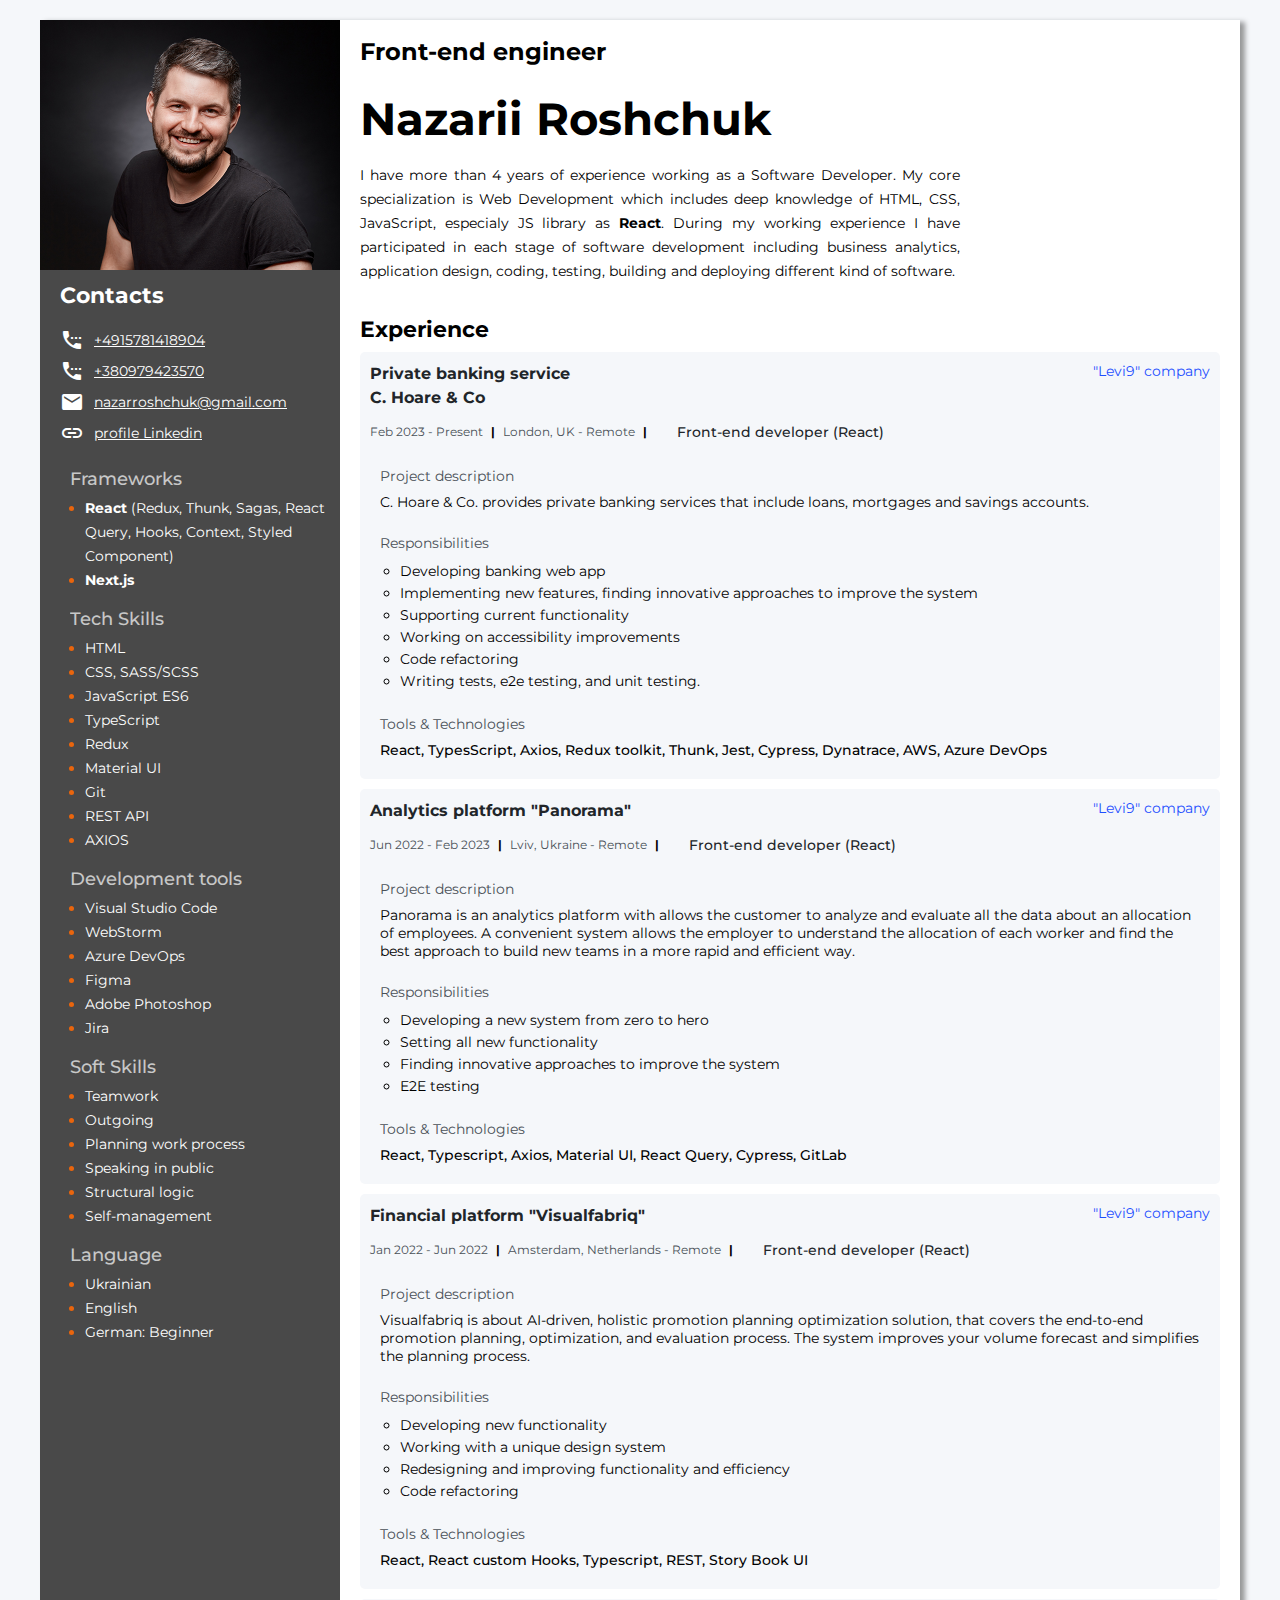
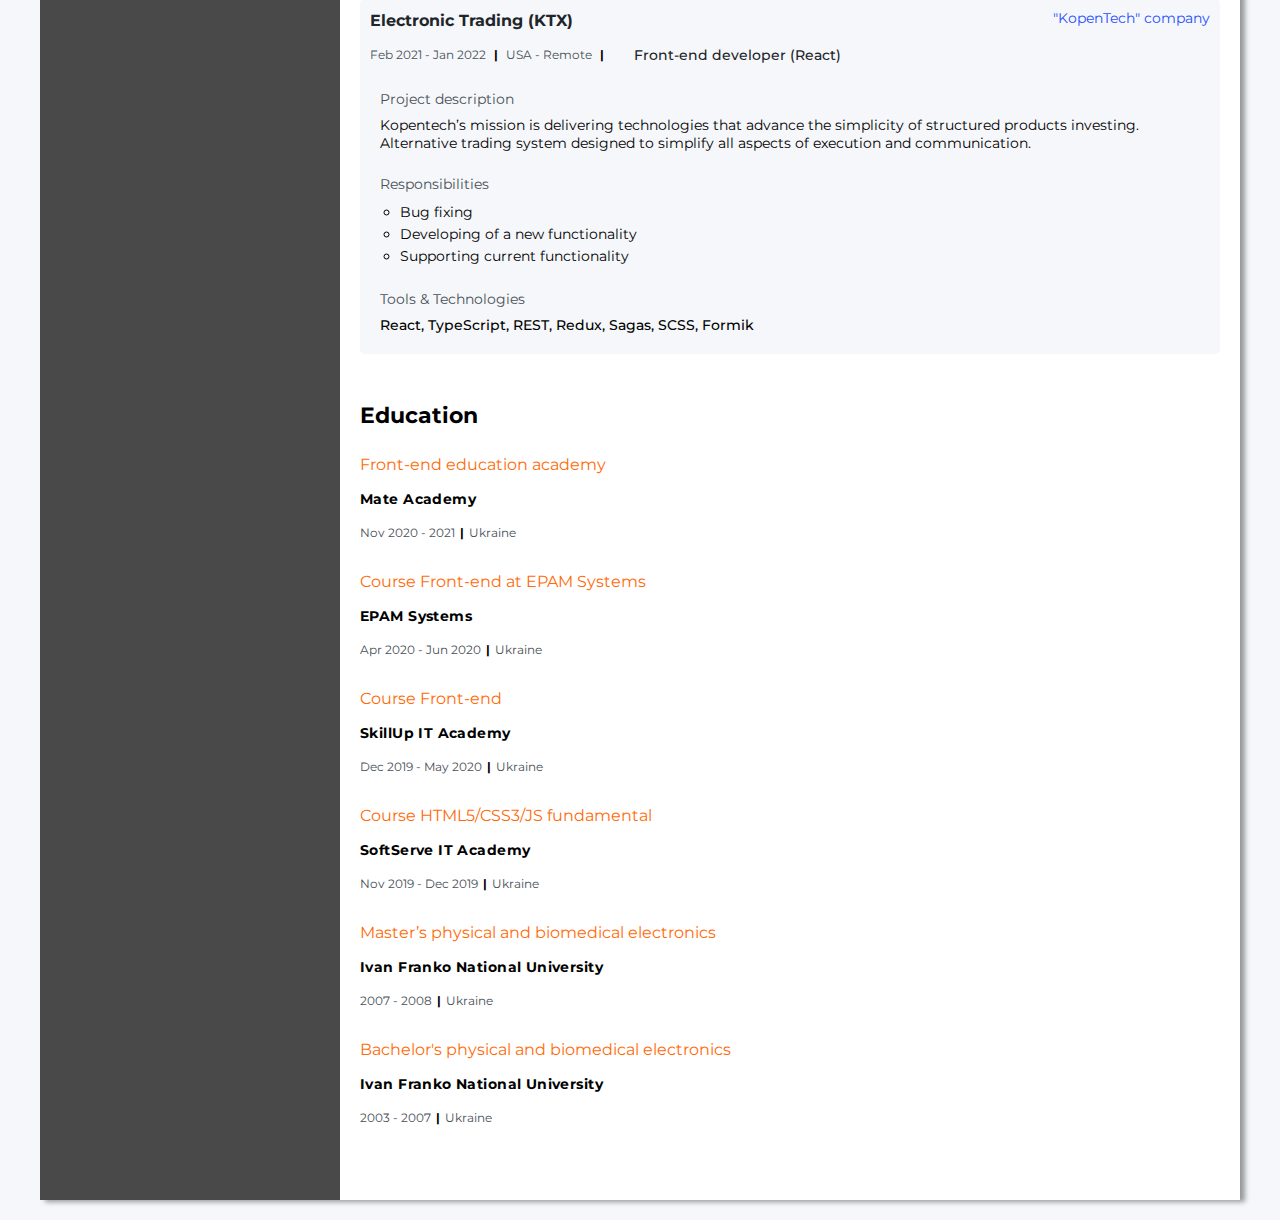
==== commit 54696daf: "update to latest experience state 2025 Jan, changed design" ====
--- a/index.html
+++ b/index.html
@@ -245,6 +245,9 @@
                                     Working on accessibility improvements
                                 </li>
                                 <li>
+                                    Code refactoring
+                                </li>
+                                <li>
                                     Writing tests, e2e testing, and unit testing.
                                 </li>
                             </ul>
@@ -383,6 +386,9 @@
                                 </li>
                                 <li>
                                     Redesigning and improving functionality and efficiency
+                                </li>
+                                <li>
+                                    Code refactoring
                                 </li>
                             </ul>
                         </div>
--- a/style/style.css
+++ b/style/style.css
@@ -23,8 +23,12 @@
 }
 
 .asidebar {
-    background-color: #373737;
-    width: 370px;
+    background-color: rgba(55, 55, 55, 0.91);
+    width: 300px;
+}
+
+.asidebar .my-photo {
+    width: 300px;
 }
 
 .contacts-container {
@@ -98,11 +102,6 @@
 
 .tech-devskills-container {
     font-size: 16px;
-}
-
-
-.my-photo {
-    width: 370px;
 }
 
 .about-me-container {
@@ -372,6 +371,10 @@
 
 
 @media print {
+
+    .about-me-title {
+        margin: 0;
+    }
     .contacts-container {
         margin-top: 5px;
     }
@@ -393,16 +396,12 @@
     }
 
     .about-me-container {
-        padding: 20px 30px 10px 30px;
+        padding: 20px 30px 0px 30px;
     }
 
     .tech-skills-container, .soft-skills-container {
-        margin: 45px 40px 0 40px;
+        margin: 15px 0px 0 15px;
         color: #fff;
-    }
-
-    .tech-skills-title, .soft-skills-title {
-        margin-bottom: 10px;
     }
 
     .education-title {
